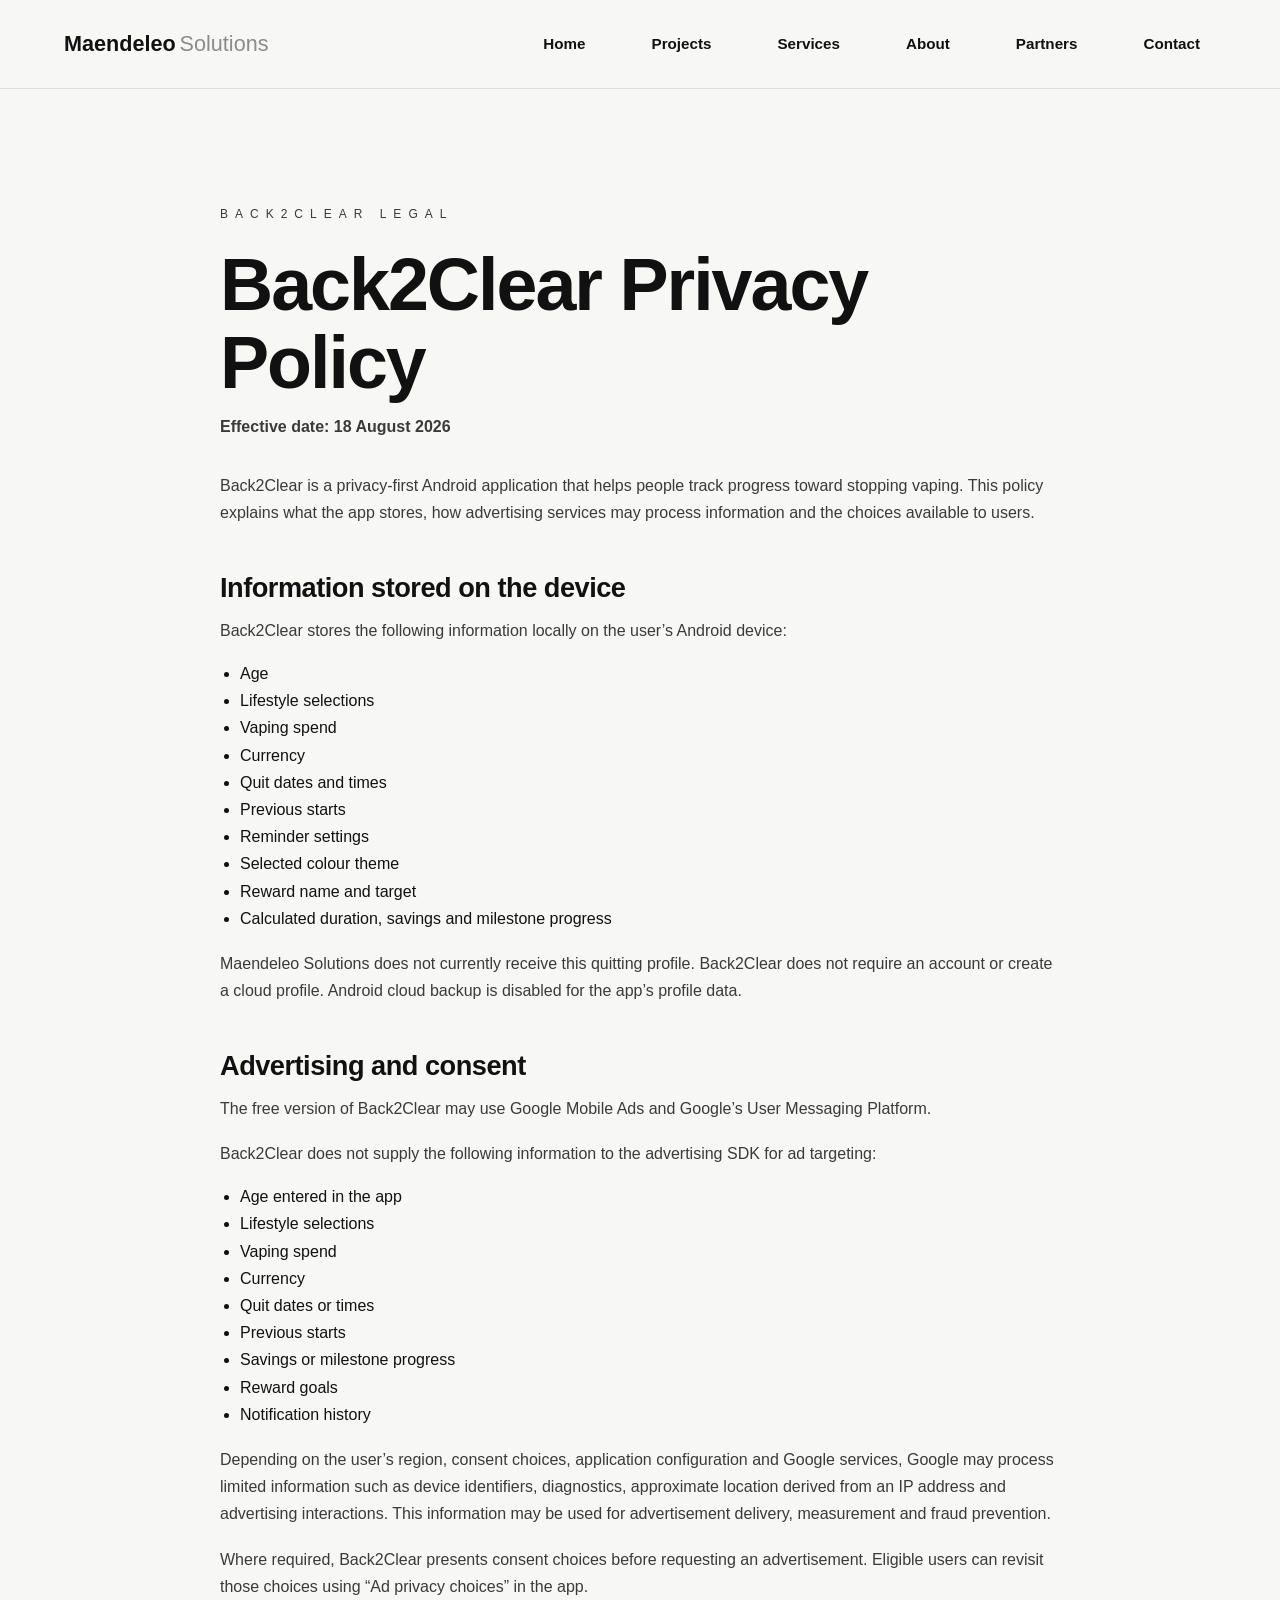
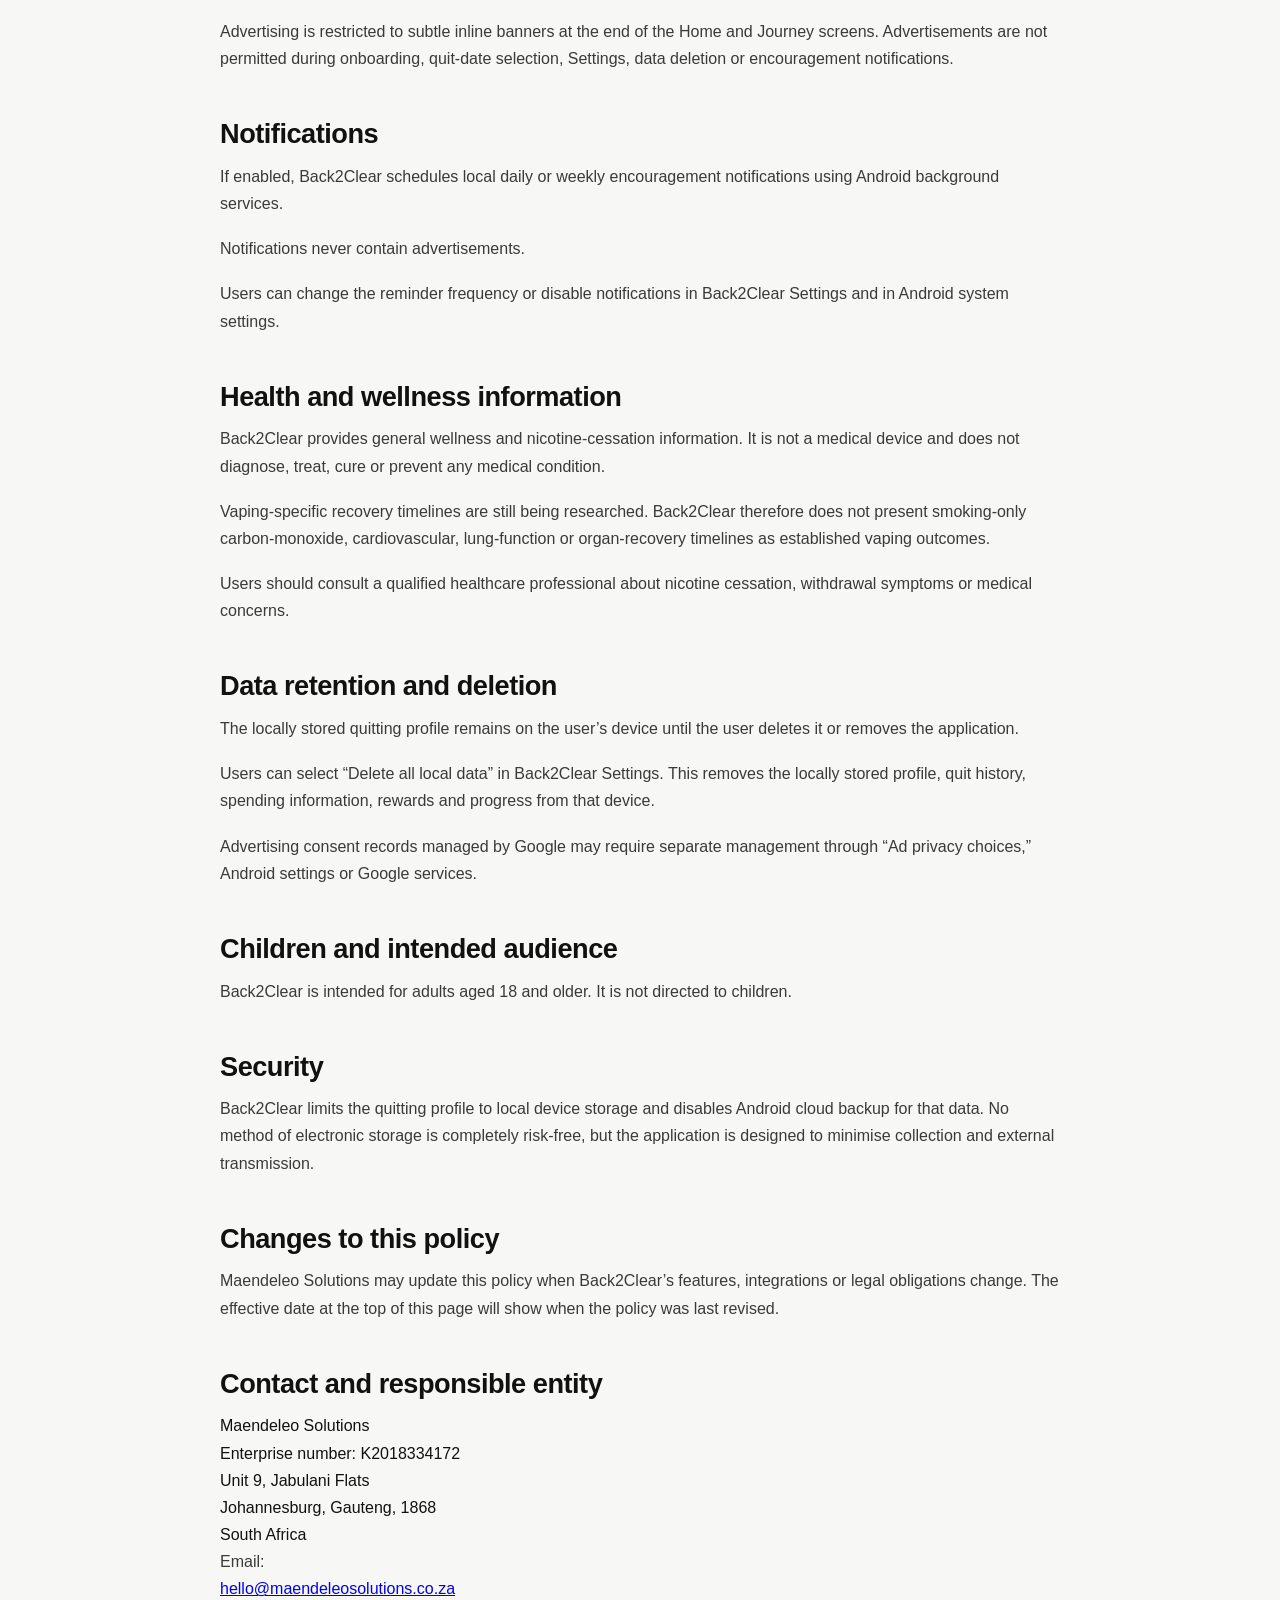
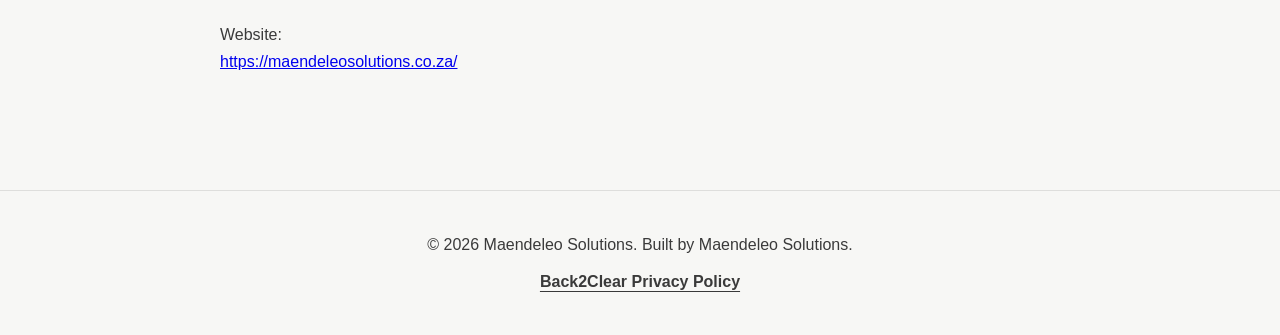
==== back2clear/privacy/index.html @ 4ef881d5 "Add Back2Clear project and privacy pages" ====
<!DOCTYPE html>
<html lang="en">
<head>
  <meta charset="UTF-8" />
  <meta name="viewport" content="width=device-width, initial-scale=1.0" />
  <meta name="robots" content="index, follow" />
  <title>Back2Clear Privacy Policy | Maendeleo Solutions</title>
  <meta name="description" content="Learn how Back2Clear stores quitting progress locally, handles advertising consent, delivers notifications and gives users control over their data." />
  <link rel="canonical" href="https://maendeleosolutions.co.za/back2clear/privacy/" />
  <link rel="icon" type="image/png" href="../../assets/images/favicon/Maendeleo Favicon.png" />
  <link rel="apple-touch-icon" href="../../assets/images/Icon/Maendeleo Icon.png" />
  <link rel="stylesheet" href="../../style.css" />
</head>
<body>
  <header class="site-header">
    <nav class="navbar" aria-label="Primary navigation">
      <a href="../../index.html" class="logo">Maendeleo<span>Solutions</span></a>
      <button class="nav-toggle" id="mobileNavToggle" type="button" aria-label="Open navigation" aria-expanded="false"><span></span><span></span><span></span></button>
      <div class="nav-links" id="primaryNav"><a href="../../index.html">Home</a><a href="../../projects.html">Projects</a><a href="../../index.html#services">Services</a><a href="../../index.html#about">About</a><a href="../../index.html#partners">Partners</a><a href="../../index.html#contact">Contact</a></div>
    </nav>
  </header>

  <main class="section policy-content">
    <p class="section-label">Back2Clear Legal</p>
    <h1>Back2Clear Privacy Policy</h1>
    <p class="policy-meta">Effective date: 18 August 2026</p>
    <p>Back2Clear is a privacy-first Android application that helps people track progress toward stopping vaping. This policy explains what the app stores, how advertising services may process information and the choices available to users.</p>

    <h2>Information stored on the device</h2>
    <p>Back2Clear stores the following information locally on the user’s Android device:</p>
    <ul><li>Age</li><li>Lifestyle selections</li><li>Vaping spend</li><li>Currency</li><li>Quit dates and times</li><li>Previous starts</li><li>Reminder settings</li><li>Selected colour theme</li><li>Reward name and target</li><li>Calculated duration, savings and milestone progress</li></ul>
    <p>Maendeleo Solutions does not currently receive this quitting profile. Back2Clear does not require an account or create a cloud profile. Android cloud backup is disabled for the app’s profile data.</p>

    <h2>Advertising and consent</h2>
    <p>The free version of Back2Clear may use Google Mobile Ads and Google’s User Messaging Platform.</p>
    <p>Back2Clear does not supply the following information to the advertising SDK for ad targeting:</p>
    <ul><li>Age entered in the app</li><li>Lifestyle selections</li><li>Vaping spend</li><li>Currency</li><li>Quit dates or times</li><li>Previous starts</li><li>Savings or milestone progress</li><li>Reward goals</li><li>Notification history</li></ul>
    <p>Depending on the user’s region, consent choices, application configuration and Google services, Google may process limited information such as device identifiers, diagnostics, approximate location derived from an IP address and advertising interactions. This information may be used for advertisement delivery, measurement and fraud prevention.</p>
    <p>Where required, Back2Clear presents consent choices before requesting an advertisement. Eligible users can revisit those choices using “Ad privacy choices” in the app.</p>
    <p>Advertising is restricted to subtle inline banners at the end of the Home and Journey screens. Advertisements are not permitted during onboarding, quit-date selection, Settings, data deletion or encouragement notifications.</p>

    <h2>Notifications</h2>
    <p>If enabled, Back2Clear schedules local daily or weekly encouragement notifications using Android background services.</p>
    <p>Notifications never contain advertisements.</p>
    <p>Users can change the reminder frequency or disable notifications in Back2Clear Settings and in Android system settings.</p>

    <h2>Health and wellness information</h2>
    <p>Back2Clear provides general wellness and nicotine-cessation information. It is not a medical device and does not diagnose, treat, cure or prevent any medical condition.</p>
    <p>Vaping-specific recovery timelines are still being researched. Back2Clear therefore does not present smoking-only carbon-monoxide, cardiovascular, lung-function or organ-recovery timelines as established vaping outcomes.</p>
    <p>Users should consult a qualified healthcare professional about nicotine cessation, withdrawal symptoms or medical concerns.</p>

    <h2>Data retention and deletion</h2>
    <p>The locally stored quitting profile remains on the user’s device until the user deletes it or removes the application.</p>
    <p>Users can select “Delete all local data” in Back2Clear Settings. This removes the locally stored profile, quit history, spending information, rewards and progress from that device.</p>
    <p>Advertising consent records managed by Google may require separate management through “Ad privacy choices,” Android settings or Google services.</p>

    <h2>Children and intended audience</h2>
    <p>Back2Clear is intended for adults aged 18 and older. It is not directed to children.</p>

    <h2>Security</h2>
    <p>Back2Clear limits the quitting profile to local device storage and disables Android cloud backup for that data. No method of electronic storage is completely risk-free, but the application is designed to minimise collection and external transmission.</p>

    <h2>Changes to this policy</h2>
    <p>Maendeleo Solutions may update this policy when Back2Clear’s features, integrations or legal obligations change. The effective date at the top of this page will show when the policy was last revised.</p>

    <h2>Contact and responsible entity</h2>
    <address class="contact-address">Maendeleo Solutions<br />Enterprise number: K2018334172<br />Unit 9, Jabulani Flats<br />Johannesburg, Gauteng, 1868<br />South Africa</address>
    <p>Email:<br /><a href="mailto:hello@maendeleosolutions.co.za">hello@maendeleosolutions.co.za</a></p>
    <p>Website:<br /><a href="https://maendeleosolutions.co.za/">https://maendeleosolutions.co.za/</a></p>
  </main>

  <footer class="footer"><p>© 2026 Maendeleo Solutions. Built by Maendeleo Solutions.</p><div class="footer-legal"><a href="./" aria-current="page">Back2Clear Privacy Policy</a></div></footer>
  <script src="../../script.js"></script>
</body>
</html>
---- style.css ----
* {
  margin: 0;
  padding: 0;
  box-sizing: border-box;
}

:root {
  --black: #111111;
  --soft-black: #1a1a1a;
  --white: #ffffff;
  --off-white: #f7f7f5;
  --light-grey: #eeeeec;
  --mid-grey: #8c8c8c;
  --dark-grey: #3a3a3a;
  --border: rgba(0, 0, 0, 0.1);
}

html {
  scroll-behavior: smooth;
}

body {
  font-family: "Segoe UI", Arial, sans-serif;
  background: var(--off-white);
  color: var(--black);
  line-height: 1.7;
}

/* NAV */

.site-header {
  position: sticky;
  top: 0;
  z-index: 1000;
  background: rgba(247, 247, 245, 0.92);
  backdrop-filter: blur(16px);
  border-bottom: 1px solid var(--border);
}

.navbar {
  width: min(1200px, 90%);
  margin: auto;
  padding: 22px 0;
  display: flex;
  justify-content: space-between;
  align-items: center;
}

.logo {
  color: var(--black);
  text-decoration: none;
  font-size: 1.35rem;
  font-weight: 800;
}

.logo span {
  color: var(--mid-grey);
  font-weight: 400;
  margin-left: 4px;
}

.nav-links {
  display: flex;
  gap: 34px;
  align-items: center;
}

.nav-links a {
  color: var(--black);
  text-decoration: none;
  font-weight: 600;
  font-size: 0.95rem;
}

.nav-links a.active,
.nav-links a:hover {
  color: #000;
}

/* HERO */

.hero {
  width: 100%;
  min-height: 78vh;
  padding: 120px 5%;
  display: grid;
  place-items: center;
  text-align: center;
  background:
    linear-gradient(rgba(0,0,0,0.62), rgba(0,0,0,0.72)),
    radial-gradient(circle at 50% 20%, #2e3644, #101010 55%, #050505);
  color: var(--white);
}

.hero-content {
  max-width: 900px;
}

.eyebrow,
.section-label {
  text-transform: uppercase;
  letter-spacing: 7px;
  font-size: 0.75rem;
  color: var(--mid-grey);
  margin-bottom: 22px;
}

.hero .eyebrow {
  color: #bdbdbd;
}

.hero h1,
.projects-hero h1 {
  font-size: clamp(3rem, 7vw, 5.8rem);
  line-height: 1.05;
  font-weight: 300;
  letter-spacing: -3px;
  margin-bottom: 28px;
}

.hero h1 strong {
  font-weight: 800;
}

.hero-text {
  max-width: 720px;
  margin: auto;
  color: #dddddd;
  font-size: 1.15rem;
}

.hero-actions,
.contact-actions {
  margin-top: 38px;
  display: flex;
  justify-content: center;
  gap: 18px;
  flex-wrap: wrap;
}

.btn {
  display: inline-block;
  text-decoration: none;
  padding: 15px 34px;
  border-radius: 999px;
  font-weight: 800;
  transition: 0.25s ease;
}

.primary {
  background: var(--white);
  color: var(--black);
}

.secondary {
  border: 1px solid rgba(255,255,255,0.35);
  color: var(--white);
}

.primary:hover,
.secondary:hover {
  transform: translateY(-3px);
}

.hero-card {
  display: none;
}

/* SECTIONS */

.section {
  width: min(1200px, 90%);
  margin: auto;
  padding: 115px 0;
}

.section h2 {
  font-size: clamp(2.5rem, 5vw, 4.8rem);
  line-height: 1.05;
  font-weight: 300;
  letter-spacing: -2px;
  margin-bottom: 50px;
}

.section h2 strong {
  font-weight: 800;
}

/* CARDS */

.cards-grid,
.project-grid,
.usecase-grid,
.diagram-grid,
.progress-grid,
.metrics-grid {
  display: grid;
  grid-template-columns: repeat(auto-fit, minmax(270px, 1fr));
  gap: 28px;
}

.service-card,
.project-card,
.usecase-card,
.diagram-card,
.progress-card,
.metric-card {
  background: var(--white);
  border: 1px solid var(--border);
  border-radius: 22px;
  padding: 34px;
  box-shadow: 0 20px 60px rgba(0,0,0,0.05);
  transition: 0.25s ease;
}

.service-card:hover,
.project-card:hover,
.usecase-card:hover,
.diagram-card:hover,
.progress-card:hover,
.metric-card:hover {
  transform: translateY(-6px);
}

.service-card h3,
.project-card h3,
.usecase-card h3,
.diagram-card h3,
.progress-card h3 {
  font-size: 1.35rem;
  margin-bottom: 14px;
}

.service-card p,
.project-card p,
.usecase-card p,
.diagram-card p,
.progress-card p,
.section p {
  color: var(--dark-grey);
}

/* WHY SECTION */

.split-section {
  display: grid;
  grid-template-columns: 1fr 1fr;
  gap: 70px;
}

/* METRICS */

.metric-card {
  text-align: center;
}

.metric-card strong {
  display: block;
  font-size: 3rem;
  line-height: 1;
  margin-bottom: 14px;
}

.metric-card span {
  color: var(--dark-grey);
}

/* CONTACT */

.contact-section {
  text-align: center;
  background: var(--black);
  color: var(--white);
  width: min(1200px, 90%);
  border-radius: 28px;
  padding: 90px 30px;
  margin-bottom: 80px;
}

.contact-section p {
  color: #d7d7d7;
}

.contact-section .section-label {
  color: #bdbdbd;
}

/* PROJECTS PAGE */

.projects-hero {
  width: min(1200px, 90%);
  margin: auto;
  padding: 120px 0 70px;
}

.projects-hero p {
  max-width: 760px;
}

.project-status,
.progress-card span {
  display: inline-block;
  background: var(--black);
  color: var(--white);
  border-radius: 999px;
  padding: 6px 13px;
  font-size: 0.72rem;
  text-transform: uppercase;
  letter-spacing: 1px;
  margin-bottom: 20px;
}

.project-tags {
  display: flex;
  flex-wrap: wrap;
  gap: 10px;
  margin: 22px 0;
}

.project-tags span {
  background: var(--light-grey);
  color: var(--black);
  border-radius: 999px;
  padding: 7px 12px;
  font-size: 0.78rem;
}

.project-link {
  color: var(--black);
  font-weight: 800;
  text-decoration: none;
}

.diagram-placeholder {
  height: 210px;
  border-radius: 18px;
  background:
    linear-gradient(rgba(0,0,0,0.45), rgba(0,0,0,0.65)),
    radial-gradient(circle at 30% 20%, #777, #111);
  color: var(--white);
  display: grid;
  place-items: center;
  text-align: center;
  font-weight: 800;
  font-size: 1.35rem;
  margin-bottom: 24px;
}

/* DEMO BOT */

.demo-section {
  text-align: center;
}

.demo-bot {
  max-width: 560px;
  margin: 40px auto 0;
  background: var(--white);
  border: 1px solid var(--border);
  border-radius: 24px;
  overflow: hidden;
  text-align: left;
  box-shadow: 0 25px 70px rgba(0,0,0,0.08);
}

.demo-bot-header {
  padding: 20px;
  display: flex;
  justify-content: space-between;
  background: var(--black);
  color: var(--white);
}

.demo-bot-body {
  min-height: 220px;
  padding: 24px;
}

.demo-bot-options {
  padding: 20px;
  display: grid;
  grid-template-columns: 1fr 1fr;
  gap: 12px;
}

.demo-bot-options button,
.bot-options button {
  border: 1px solid var(--border);
  background: var(--light-grey);
  color: var(--black);
  padding: 13px;
  border-radius: 14px;
  cursor: pointer;
  font-weight: 700;
}

/* FLOATING BOT */

.bot-toggle {
  position: fixed;
  right: 30px;
  bottom: 30px;
  width: 65px;
  height: 65px;
  border-radius: 50%;
  border: none;
  background: var(--black);
  color: var(--white);
  font-size: 1.5rem;
  cursor: pointer;
  z-index: 1001;
  box-shadow: 0 15px 45px rgba(0,0,0,0.18);
}

.bot-window {
  position: fixed;
  right: 30px;
  bottom: 110px;
  width: 360px;
  background: var(--white);
  color: var(--black);
  border-radius: 22px;
  overflow: hidden;
  display: none;
  z-index: 1001;
  box-shadow: 0 25px 80px rgba(0,0,0,0.22);
}

.bot-window.open {
  display: block;
}

.bot-header {
  padding: 18px;
  display: flex;
  justify-content: space-between;
  background: var(--black);
  color: var(--white);
}

.bot-header button {
  background: none;
  border: none;
  color: var(--dark-grey);
  font-size: 1.2rem;
  cursor: pointer;
}

.bot-messages {
  padding: 20px;
  max-height: 300px;
  overflow-y: auto;
}

.bot-message {
  margin-bottom: 15px;
  padding: 14px;
  border-radius: 15px;
}

.bot-message.bot {
  background: var(--light-grey);
}

.bot-message.user {
  background: var(--black);
  color: var(--white);
}

.bot-options {
  padding: 20px;
  display: grid;
  gap: 10px;
}

/* FOOTER */

.footer {
  text-align: center;
  border-top: 1px solid var(--border);
  padding: 40px;
  color: var(--dark-grey);
}

/* RESPONSIVE */

@media (max-width: 900px) {
  .split-section {
    grid-template-columns: 1fr;
  }

  .nav-links {
    gap: 18px;
    font-size: 0.9rem;
  }

  .bot-window {
    width: 90%;
    right: 5%;
  }
}

@media (max-width: 700px) {
  .navbar {
    flex-direction: column;
    align-items: flex-start;
    gap: 16px;
  }

  .nav-links {
    flex-wrap: wrap;
  }

  .demo-bot-options {
    grid-template-columns: 1fr;
  }
}

/* ===========================
   PROJECTS PAGE HERO FIX
=========================== */

.projects-hero {
  width: 100%;
  min-height: 72vh;
  padding: 120px 5%;
  display: grid;
  align-content: center;
  background:
    linear-gradient(rgba(0,0,0,0.62), rgba(0,0,0,0.72)),
    radial-gradient(circle at 50% 20%, #2e3644, #101010 55%, #050505);
  color: var(--white);
  margin: 0;
}

.projects-hero .eyebrow {
  color: #bdbdbd;
}

.projects-hero h1 {
  max-width: 980px;
  color: var(--white);
}

.projects-hero p {
  max-width: 760px;
  color: #dddddd;
}

/* Adds spacing after dark projects hero */
.projects-hero + .section {
  padding-top: 115px;
}
/* ===========================
   SERVICES CAROUSEL
=========================== */

.section-heading-row {
  display: flex;
  justify-content: space-between;
  align-items: flex-end;
  gap: 24px;
  margin-bottom: 35px;
}

.section-heading-row h2 {
  margin-bottom: 0;
}

.carousel-controls {
  display: flex;
  gap: 12px;
}

.carousel-btn {
  width: 46px;
  height: 46px;
  border-radius: 50%;
  border: none;
  background: var(--black);
  color: var(--white);
  font-size: 1.7rem;
  cursor: pointer;
  transition: 0.25s ease;
}

.carousel-btn:hover {
  transform: translateY(-3px);
  background: #000;
}

.services-carousel {
  display: flex;
  gap: 28px;
  overflow-x: auto;
  scroll-behavior: smooth;
  padding: 10px 0 25px;
  scrollbar-width: none;
}

.services-carousel::-webkit-scrollbar {
  display: none;
}

.services-carousel .service-card {
  min-width: 340px;
  max-width: 340px;
  min-height: 230px;
}

/* ===========================
   ACTIVE NAV JOURNEY STATE
=========================== */

.nav-links a {
  padding: 9px 16px;
  border-radius: 999px;
  transition: 0.25s ease;
}

.nav-links a.active {
  background: var(--black);
  color: var(--white);
}

.site-header.scrolled {
  box-shadow: 0 12px 40px rgba(0,0,0,0.08);
}

@media (max-width: 700px) {
  .section-heading-row {
    align-items: flex-start;
    flex-direction: column;
  }

  .services-carousel .service-card {
    min-width: 86%;
    max-width: 86%;
  }
}

/* ===========================
   PROJECT CARD ALIGNMENT FIX
=========================== */

.project-card {
  display: flex;
  flex-direction: column;
  min-height: 345px;
}

.project-card h3 {
  min-height: 34px;
}

.project-card p {
  min-height: 95px;
}

.project-tags {
  min-height: 48px;
  align-content: flex-start;
}

.project-link {
  margin-top: auto;
}

.diagram-image {
  width: 100%;
  height: 210px;
  object-fit: cover;
  border-radius: 18px;
  margin-bottom: 24px;
  display: block;
}

/* ===========================
   ARCHITECTURE CARD IMAGE FIX
=========================== */

.diagram-card {
  display: flex;
  flex-direction: column;
}

.diagram-image {
  width: 100%;
  height: 320px;
  object-fit: contain;
  object-position: center;
  border-radius: 18px;
  margin-bottom: 24px;
  background: #050505;
  padding: 12px;
}

.diagram-card h3 {
  min-height: auto;
  margin-bottom: 12px;
}

.diagram-card p {
  min-height: 70px;
  margin-bottom: 0;
}

/* ===========================
   ARCHITECTURE CAROUSEL
=========================== */

.architecture-carousel {
  display: flex;
  gap: 28px;
  overflow-x: auto;
  scroll-behavior: smooth;
  padding: 10px 0 25px;
  scrollbar-width: none;
}

.architecture-carousel::-webkit-scrollbar {
  display: none;
}

.architecture-slide {
  min-width: 360px;
  max-width: 360px;
  flex: 0 0 360px;
}

@media (max-width: 700px) {
  .architecture-slide {
    min-width: 86%;
    max-width: 86%;
    flex-basis: 86%;
  }
}

/* ===========================
   MAENDELEO ASSIST INPUT
=========================== */

.bot-status {
  display: block;
  font-size: 0.72rem;
  color: #8be28b;
  margin-top: 2px;
}

.bot-input-row {
  display: flex;
  gap: 10px;
  padding: 16px 20px 20px;
  border-top: 1px solid var(--border);
}

.bot-input-row input {
  flex: 1;
  border: 1px solid var(--border);
  background: var(--light-grey);
  color: var(--black);
  padding: 13px 14px;
  border-radius: 14px;
  outline: none;
  font-family: inherit;
}

.bot-input-row input:focus {
  border-color: var(--black);
}

.bot-input-row button {
  width: 46px;
  border: none;
  border-radius: 14px;
  background: var(--black);
  color: var(--white);
  cursor: pointer;
  font-weight: 800;
}

/* ===========================
   BOT RESTART BUTTON
=========================== */

.bot-reset {
  display: block;
  width: calc(100% - 40px);
  margin: 4px 20px 20px;
  padding: 14px 22px;

  background: var(--black) !important;
  color: var(--white) !important;
  border: 1px solid var(--black) !important;
  border-radius: 999px;

  font-family: inherit;
  font-size: 0.9rem;
  font-weight: 800;
  text-align: center;
  cursor: pointer;

  transition:
    background 0.25s ease,
    color 0.25s ease,
    transform 0.25s ease,
    box-shadow 0.25s ease;
}

.bot-reset:hover {
  background: #000 !important;
  color: var(--white) !important;
  transform: translateY(-2px);
  box-shadow: 0 10px 25px rgba(0, 0, 0, 0.18);
}

.bot-reset:active {
  transform: translateY(0);
}

.bot-reset:focus-visible {
  outline: 3px solid rgba(17, 17, 17, 0.25);
  outline-offset: 3px;
}

/* ===========================
   LEAD CAPTURE DEMO BOT
=========================== */

.lead-demo-grid {
  display: grid;
  grid-template-columns: 0.9fr 1.1fr;
  gap: 32px;
  align-items: stretch;
}

.lead-flow-card,
.lead-chat-card {
  background: var(--white);
  border: 1px solid var(--border);
  border-radius: 24px;
  padding: 16px;
  box-shadow: 0 20px 60px rgba(0,0,0,0.05);
}

.flow-steps {
  display: grid;
  gap: 12px;
  margin: 24px 0;
}

.flow-step {
  padding: 13px 16px;
  border-radius: 555px;
  background: var(--grey);
  color: var(--black);
  font-weight: 700;
  border: 1px solid var(--border);
}

.flow-step.active {
  background: var(--black);
  color: var(--white);
}

.lead-chat-header {
  display: flex;
  justify-content: space-between;
  align-items: center;
  background: var(--black);
  color: var(--white);
  padding: 20px;
  border-radius: 18px;
  margin-bottom: 20px;
}

.lead-chat-header p {
  color: #d7d7d7;
  margin-top: 4px;
}

.lead-chat-window {
  height: 240px;
  overflow-y: auto;
  padding: 18px;
  background: var(--off-white);
  border-radius: 18px;
  border: 1px solid var(--border);
  margin-bottom: 18px;
}

.lead-input-row {
  display: flex;
  gap: 10px;
}

.lead-input-row input {
  flex: 1;
  padding: 14px;
  border-radius: 14px;
  border: 1px solid var(--border);
  background: var(--light-grey);
  color: var(--black);
  outline: none;
}

.lead-input-row button {
  border: none;
  border-radius: 14px;
  padding: 0px;
  background: var(--black);
  color: var(--white);
  font-weight: 800;
  cursor: pointer;
}

.lead-reset {
  margin-top: 16px;
  color: var(--black);
  border-color: var(--border);
}

@media (max-width: 500px) {
  .lead-demo-grid {
    grid-template-columns: 1fr;
  }
}

.partners-section{
    padding:100px 20px;
    background:#f5f5f5;
}

.partners-section .container{
    max-width:1200px;
    margin:auto;
}

.section-header{
    text-align:center;
    margin-bottom:60px;
}

.section-kicker{
    letter-spacing:3px;
    color:#777;
    font-size:.85rem;
    font-weight:600;
}

.section-header h2{
    margin:12px 0;
    font-size:2.6rem;
    color:#111;
}

.section-header p{
    max-width:760px;
    margin:auto;
    line-height:1.8;
    color:#555;
}

.partners-grid{
    display:grid;
    grid-template-columns:repeat(auto-fit,minmax(360px,1fr));
    gap:35px;
}

.partner-card{
    background:#fff;
    border-radius:20px;
    padding:35px;
    box-shadow:0 15px 35px rgba(0,0,0,.08);
    border:1px solid #e3e3e3;
    transition:.35s;
}

.partner-card:hover{
    transform:translateY(-8px);
    box-shadow:0 25px 50px rgba(0,0,0,.12);
}

.partner-avatar{
    width:72px;
    height:72px;
    border-radius:50%;
    background:#111;
    color:white;
    display:flex;
    align-items:center;
    justify-content:center;
    font-weight:700;
    font-size:1.4rem;
    margin-bottom:20px;
}

.partner-card h3{
    margin-bottom:6px;
    color:#111;
}

.partner-role{
    color:#777;
    font-weight:600;
    margin-bottom:18px;
}

.partner-bio{
    line-height:1.8;
    color:#444;
    margin-bottom:25px;
}

.partner-strengths{
    display:flex;
    flex-wrap:wrap;
    gap:10px;
    margin-bottom:30px;
}

.partner-strengths span{
    background:#efefef;
    border:1px solid #ddd;
    border-radius:30px;
    padding:8px 14px;
    font-size:.85rem;
}

.partner-contact{
    margin-bottom:25px;
}

.partner-contact p{
    margin-bottom:15px;
    line-height:1.6;
}

.partner-btn,
.partner-link{
    display:inline-block;
    padding:13px 24px;
    background:#111;
    color:#fff;
    border-radius:40px;
    text-decoration:none;
    font-weight:600;
    transition:.3s;
}

.partner-btn:hover,
.partner-link:hover{
    background:silver;
    color:#111;
}

@media(max-width:768px){

    .partners-grid{
        grid-template-columns:1fr;
    }

    .section-header h2{
        font-size:2rem;
    }

}

.maendeleo-orbit {
  position: relative;
  width: 520px;
  height: 520px;
  border-radius: 50%;
  background:
    radial-gradient(circle at center, rgba(255,255,255,0.08), transparent 45%),
    radial-gradient(circle at 70% 30%, rgba(192,192,192,0.12), transparent 25%);
  overflow: hidden;
}

.orbit-core {
  position: absolute;
  inset: 50%;
  transform: translate(-50%, -50%);
  width: 150px;
  height: 150px;
  border-radius: 50%;
  background: #111;
  border: 1px solid silver;
  box-shadow: 0 0 45px rgba(255,255,255,0.18);
  color: #fff;
  display: flex;
  flex-direction: column;
  justify-content: center;
  align-items: center;
  z-index: 5;
}

.orbit-core span {
  font-weight: 800;
  font-size: 1rem;
}

.orbit-core small {
  color: silver;
  letter-spacing: 2px;
  text-transform: uppercase;
  font-size: 0.65rem;
}

.orbit-ring {
  position: absolute;
  border: 1px solid rgba(192,192,192,0.22);
  border-radius: 50%;
  inset: 50%;
  transform: translate(-50%, -50%);
}

.ring-1 {
  width: 250px;
  height: 250px;
  animation: rotateOrbit 18s linear infinite;
}

.ring-2 {
  width: 360px;
  height: 360px;
  animation: rotateOrbitReverse 26s linear infinite;
}

.ring-3 {
  width: 470px;
  height: 470px;
  animation: rotateOrbit 34s linear infinite;
}

.orbit-node {
  position: absolute;
  background: rgba(255,255,255,0.9);
  color: #111;
  padding: 10px 16px;
  border-radius: 999px;
  font-size: 0.8rem;
  font-weight: 700;
  box-shadow: 0 0 25px rgba(255,255,255,0.16);
  z-index: 4;
}

.node-1 { top: 70px; left: 210px; animation: floatNode 6s ease-in-out infinite; }
.node-2 { top: 180px; right: 35px; animation: floatNode 7s ease-in-out infinite; }
.node-3 { bottom: 95px; right: 95px; animation: floatNode 8s ease-in-out infinite; }
.node-4 { bottom: 115px; left: 55px; animation: floatNode 7.5s ease-in-out infinite; }
.node-5 { top: 190px; left: 25px; animation: floatNode 6.5s ease-in-out infinite; }

@keyframes rotateOrbit {
  from { transform: translate(-50%, -50%) rotate(0deg); }
  to { transform: translate(-50%, -50%) rotate(360deg); }
}

@keyframes rotateOrbitReverse {
  from { transform: translate(-50%, -50%) rotate(360deg); }
  to { transform: translate(-50%, -50%) rotate(0deg); }
}

@keyframes floatNode {
  0%, 100% { transform: translateY(0); }
  50% { transform: translateY(-12px); }
}

@media (max-width: 768px) {
  .maendeleo-orbit {
    width: 330px;
    height: 330px;
    margin: 30px auto 0;
  }

  .ring-1 { width: 160px; height: 160px; }
  .ring-2 { width: 235px; height: 235px; }
  .ring-3 { width: 300px; height: 300px; }

  .orbit-core {
    width: 105px;
    height: 105px;
  }

  .orbit-node {
    font-size: 0.65rem;
    padding: 7px 10px;
  }
}

.hero {
  position: relative;
  overflow: hidden;
}

.hero-content,
.hero .container,
.hero-text {
  position: relative;
  z-index: 2;
}

.hero-river-bg {
  position: absolute;
  inset: 0;
  z-index: 1;
  pointer-events: none;
  opacity: 0.75;
  overflow: hidden;
}

.river-svg {
  width: 100%;
  height: 100%;
  min-height: 520px;
}

.river-path {
  fill: none;
  stroke: url(#riverGradient);
  stroke-width: 1.1;
  stroke-linecap: round;
  stroke-dasharray: 260 900;
  animation: riverEnergy 14s linear infinite, riverDrift 8s ease-in-out infinite;
}

.path-1 {
  opacity: 0.18;
  animation-delay: 0s, 0s;
}

.path-2 {
  opacity: 0.26;
  animation-delay: -0.4s, -0.6s;
}

.path-3 {
  opacity: 0.38;
  animation-delay: -0.8s, -1.2s;
}

.path-4 {
  opacity: 0.55;
  stroke-width: 1.35;
  animation-delay: -1.2s, -1.8s;
}

.path-5 {
  opacity: 0.38;
  animation-delay: -1.6s, -2.4s;
}

.path-6 {
  opacity: 0.26;
  animation-delay: -2s, -3s;
}

.path-7 {
  opacity: 0.18;
  animation-delay: -2.4s, -3.6s;
}

@keyframes riverEnergy {
  from {
    stroke-dashoffset: 1100;
  }

  to {
    stroke-dashoffset: 0;
  }
}

@keyframes riverDrift {
  0%, 100% {
    transform: translateY(-6px);
  }

  50% {
    transform: translateY(8px);
  }
}

@media (max-width: 768px) {
  .hero-river-bg {
    opacity: 0.9;
  }

  .river-svg {
    min-height: 460px;
    filter: drop-shadow(0 0 5px rgba(255, 255, 255, 0.45));
  }

  .river-path {
    stroke-width: 1.5;
  }

  .path-1,
  .path-7 {
    opacity: 0.42;
  }

  .path-2,
  .path-6 {
    opacity: 0.55;
  }

  .path-3,
  .path-5 {
    opacity: 0.72;
  }

  .path-4 {
    opacity: 0.95;
    stroke-width: 1.8;
  }
}

.services-window {
  overflow: hidden;
  width: 100%;
}

.services-track {
  display: flex;
  gap: 24px;
  transition: transform 0.7s ease;
}

.service-card {
  flex: 0 0 320px;
}

.service-card-img {
  width: 100%;
  height: 130px;
  object-fit: cover;
  border-radius: 14px;
  margin-bottom: 18px;
  border: 1px solid rgba(0, 0, 0, 0.08);
}

/* ===========================
   MOBILE NAVIGATION + CAROUSEL POLISH
=========================== */

.nav-toggle {
  display: none;
  width: 46px;
  height: 46px;
  border: none;
  border-radius: 14px;
  background: transparent;
  cursor: pointer;
  padding: 9px;
}

.nav-toggle span {
  display: block;
  width: 28px;
  height: 3px;
  margin: 5px auto;
  background: var(--black);
  border-radius: 999px;
  transition: 0.25s ease;
}

.nav-toggle.open span:nth-child(1) {
  transform: translateY(8px) rotate(360deg);
}

.nav-toggle.open span:nth-child(2) {
  opacity: 0;
}

.nav-toggle.open span:nth-child(3) {
  transform: translateY(-8px) rotate(-360deg);
}

.services-carousel,
.architecture-carousel {
  scroll-snap-type: x mandatory;
  overscroll-behavior-x: contain;
}

.services-carousel .service-card,
.architecture-slide {
  scroll-snap-align: start;
}

@media (max-width: 700px) {
  .navbar {
    width: min(1200px, 90%);
    flex-direction: row;
    align-items: center;
    gap: 12px;
    position: relative;
  }

  .logo {
    font-size: 1.2rem;
    max-width: calc(100% - 60px);
    white-space: nowrap;
  }

  .nav-toggle {
    display: inline-block;
    margin-left: auto;
  }

  .nav-links {
    position: absolute;
    top: calc(100% + 10px);
    left: 0;
    right: 0;
    display: none;
    flex-direction: column;
    align-items: stretch;
    gap: 10px;
    padding: 16px;
    background: rgba(247, 247, 245, 0.98);
    border: 1px solid var(--border);
    border-radius: 22px;
    box-shadow: 0 24px 60px rgba(0,0,0,0.14);
  }

  .nav-links.open {
    display: flex;
  }

  .nav-links a {
    width: 100%;
    padding: 13px 16px;
    text-align: left;
  }

  .carousel-controls {
    display: none;
  }

  .section-heading-row {
    gap: 10px;
  }

  .services-carousel,
  .architecture-carousel {
    gap: 18px;
    padding-bottom: 18px;
  }

  .services-carousel .service-card,
  .architecture-slide {
    min-width: 86%;
    max-width: 86%;
    flex: 0 0 86%;
  }

  .section h2 {
    font-size: clamp(2.35rem, 12vw, 3.6rem);
  }

  .hero {
    padding: 110px 5% 95px;
  }

  .projects-hero {
    padding: 110px 5% 95px;
  }
}

/* ===========================
   ABOUT + FOUNDER
=========================== */

.about-section {
  display: grid;
  gap: 65px;
}

.about-intro {
  display: grid;
  grid-template-columns: 1fr 1fr;
  gap: 70px;
  align-items: start;
}

.about-intro h2 {
  margin-bottom: 0;
}

.about-copy {
  display: grid;
  gap: 20px;
}

.about-copy p {
  font-size: 1.02rem;
  line-height: 1.85;
}

.founder-card {
  display: grid;
  grid-template-columns: 120px 1fr;
  gap: 34px;
  align-items: start;

  background: var(--white);
  border: 1px solid var(--border);
  border-radius: 28px;
  padding: 42px;

  box-shadow: 0 24px 70px rgba(0, 0, 0, 0.07);
}

.founder-avatar {
  width: 110px;
  height: 110px;
  border-radius: 50%;

  display: flex;
  align-items: center;
  justify-content: center;

  background: var(--black);
  color: var(--white);

  font-size: 1.8rem;
  font-weight: 800;
  letter-spacing: 1px;

  border: 4px solid var(--light-grey);
}

.founder-kicker {
  margin-bottom: 6px;

  color: var(--mid-grey);
  font-size: 0.78rem;
  font-weight: 800;
  letter-spacing: 2px;
  text-transform: uppercase;
}

.founder-content h3 {
  margin-bottom: 4px;
  font-size: 2rem;
}

.founder-role {
  margin-bottom: 22px;

  color: var(--mid-grey);
  font-size: 1rem;
  font-weight: 700;
}

.founder-bio {
  max-width: 900px;
  margin-bottom: 16px;

  color: var(--dark-grey);
  line-height: 1.85;
}

.founder-strengths {
  display: flex;
  flex-wrap: wrap;
  gap: 10px;

  margin: 26px 0 30px;
}

.founder-strengths span {
  padding: 8px 14px;

  background: var(--light-grey);
  border: 1px solid var(--border);
  border-radius: 999px;

  color: var(--black);
  font-size: 0.82rem;
  font-weight: 700;
}

.founder-actions {
  display: flex;
  align-items: center;
  flex-wrap: wrap;
  gap: 20px;
}

.founder-btn {
  display: inline-block;
  padding: 13px 24px;

  background: var(--black);
  color: var(--white);

  border-radius: 999px;
  text-decoration: none;
  font-weight: 800;

  transition: 0.25s ease;
}

.founder-btn:hover {
  transform: translateY(-2px);
  background: #000;
}

.founder-link {
  color: var(--black);
  text-decoration: none;
  font-weight: 800;
}

@media (max-width: 768px) {
  .about-intro {
    grid-template-columns: 1fr;
    gap: 30px;
  }

  .founder-card {
    grid-template-columns: 1fr;
    padding: 28px;
  }

  .founder-avatar {
    width: 90px;
    height: 90px;
    font-size: 1.4rem;
  }

  .founder-content h3 {
    font-size: 1.7rem;
  }
}

.footer-legal {
  margin-top: 10px;
}

.footer-legal a {
  color: inherit;
  font-weight: 700;
  text-underline-offset: 4px;
}

/* BACK2CLEAR PROJECT */

.back2clear-card {
  display: flex;
  flex-direction: column;
}

.back2clear-card .project-type {
  margin: -8px 0 10px;
  color: var(--mid-grey);
  font-size: 0.85rem;
  font-weight: 700;
  letter-spacing: 0.08em;
  text-transform: uppercase;
}

.project-actions {
  display: flex;
  align-items: center;
  gap: 18px;
  flex-wrap: wrap;
  margin-top: auto;
}

.project-link-secondary {
  color: var(--dark-grey);
  font-weight: 700;
  text-decoration: underline;
  text-underline-offset: 4px;
}

.project-detail-hero {
  min-height: 64vh;
}

.project-detail-hero .hero-actions {
  justify-content: flex-start;
}

.status-badge {
  display: inline-block;
  width: fit-content;
  margin-bottom: 24px;
  padding: 7px 14px;
  border: 1px solid rgba(255, 255, 255, 0.4);
  border-radius: 999px;
  color: var(--white);
  font-size: 0.75rem;
  font-weight: 800;
  letter-spacing: 0.08em;
  text-transform: uppercase;
}

.detail-intro,
.detail-split {
  display: grid;
  grid-template-columns: repeat(2, minmax(0, 1fr));
  gap: 48px;
}

.detail-copy h3,
.privacy-card h3 {
  margin-bottom: 12px;
  font-size: 1.35rem;
}

.detail-copy p + p {
  margin-top: 18px;
}

.capability-grid,
.stack-list {
  display: grid;
  grid-template-columns: repeat(auto-fit, minmax(220px, 1fr));
  gap: 16px;
}

.capability-item,
.stack-list li {
  padding: 18px 20px;
  border: 1px solid var(--border);
  border-radius: 18px;
  background: var(--white);
  box-shadow: 0 12px 32px rgba(0,0,0,0.04);
  list-style: none;
  font-weight: 700;
}

.diagram-shell {
  padding: 34px;
  border: 1px solid var(--border);
  border-radius: 22px;
  background: var(--white);
  box-shadow: 0 20px 60px rgba(0,0,0,0.05);
}

.diagram-shell + .diagram-shell {
  margin-top: 32px;
}

.diagram-shell h3 {
  margin-bottom: 8px;
  font-size: 1.6rem;
}

.diagram-description {
  margin-bottom: 28px;
}

.journey-diagram {
  display: grid;
  grid-template-columns: repeat(6, minmax(190px, 1fr));
  gap: 18px;
  overflow-x: auto;
  padding: 4px 4px 18px;
  scroll-snap-type: x proximity;
}

.journey-step {
  position: relative;
  min-height: 250px;
  padding: 22px;
  border: 1px solid var(--border);
  border-top: 5px solid var(--black);
  border-radius: 18px;
  background: var(--off-white);
  scroll-snap-align: start;
}

.journey-step:not(:last-child)::after {
  content: "→";
  position: absolute;
  top: 50%;
  right: -16px;
  z-index: 2;
  width: 28px;
  height: 28px;
  border-radius: 50%;
  background: var(--black);
  color: var(--white);
  text-align: center;
  line-height: 26px;
}

.diagram-number {
  display: block;
  margin-bottom: 12px;
  color: var(--mid-grey);
  font-size: 0.8rem;
  font-weight: 800;
  letter-spacing: 0.1em;
}

.journey-step h4,
.architecture-node h4 {
  margin-bottom: 10px;
  font-size: 1.05rem;
}

.journey-step ul,
.architecture-node ul,
.policy-content ul {
  padding-left: 20px;
}

.architecture-flow {
  display: grid;
  gap: 18px;
}

.architecture-trunk {
  display: grid;
  grid-template-columns: repeat(3, minmax(0, 1fr));
  gap: 18px;
}

.architecture-node {
  padding: 22px;
  border: 1px solid var(--border);
  border-radius: 18px;
  background: var(--off-white);
}

.architecture-trunk .architecture-node {
  position: relative;
  text-align: center;
  font-weight: 800;
}

.architecture-trunk .architecture-node:not(:last-child)::after {
  content: "→";
  position: absolute;
  top: 50%;
  right: -18px;
  z-index: 2;
  transform: translateY(-50%);
  color: var(--black);
  font-size: 1.4rem;
}

.architecture-branches {
  display: grid;
  grid-template-columns: repeat(2, minmax(0, 1fr));
  gap: 18px;
}

.privacy-boundary {
  border: 2px dashed var(--black);
  background: var(--light-grey);
}

.boundary-label {
  display: inline-block;
  margin-bottom: 10px;
  font-size: 0.75rem;
  font-weight: 800;
  letter-spacing: 0.08em;
  text-transform: uppercase;
}

.diagram-caption {
  margin-top: 22px;
  font-style: italic;
}

.privacy-card {
  padding: 34px;
  border-radius: 22px;
  background: var(--black);
  color: var(--white);
}

.privacy-card p {
  color: #dddddd;
}

.privacy-card .project-link {
  display: inline-block;
  margin-top: 20px;
  color: var(--white);
}

.policy-content {
  width: min(840px, 90%);
}

.policy-content h1 {
  margin-bottom: 12px;
  font-size: clamp(2.6rem, 6vw, 4.6rem);
  line-height: 1.05;
  letter-spacing: -2px;
}

.policy-content h2 {
  margin: 48px 0 14px;
  font-size: 1.7rem;
  font-weight: 700;
  letter-spacing: -0.5px;
}

.policy-content p + p,
.policy-content ul + p {
  margin-top: 18px;
}

.policy-content ul {
  margin: 16px 0;
}

.policy-meta {
  margin-bottom: 32px;
  color: var(--mid-grey);
  font-weight: 700;
}

.contact-address {
  font-style: normal;
}

a:focus-visible,
button:focus-visible,
input:focus-visible {
  outline: 3px solid #5b8def;
  outline-offset: 4px;
}

@media (max-width: 900px) {
  .detail-intro,
  .detail-split,
  .architecture-trunk,
  .architecture-branches {
    grid-template-columns: 1fr;
  }

  .architecture-trunk .architecture-node:not(:last-child)::after {
    content: "↓";
    top: auto;
    right: 50%;
    bottom: -20px;
    transform: translateX(50%);
  }
}

@media (max-width: 700px) {
  .diagram-shell,
  .privacy-card {
    padding: 24px;
  }

  .journey-diagram {
    grid-template-columns: 1fr;
    overflow: visible;
  }

  .journey-step {
    min-height: 0;
  }

  .journey-step:not(:last-child)::after {
    content: "↓";
    top: auto;
    right: 50%;
    bottom: -16px;
    transform: translateX(50%);
  }

  .project-detail-hero .hero-actions {
    justify-content: center;
  }
}

@media (prefers-reduced-motion: reduce) {
  html {
    scroll-behavior: auto;
  }

  *,
  *::before,
  *::after {
    scroll-behavior: auto !important;
    transition-duration: 0.01ms !important;
    animation-duration: 0.01ms !important;
    animation-iteration-count: 1 !important;
  }
}
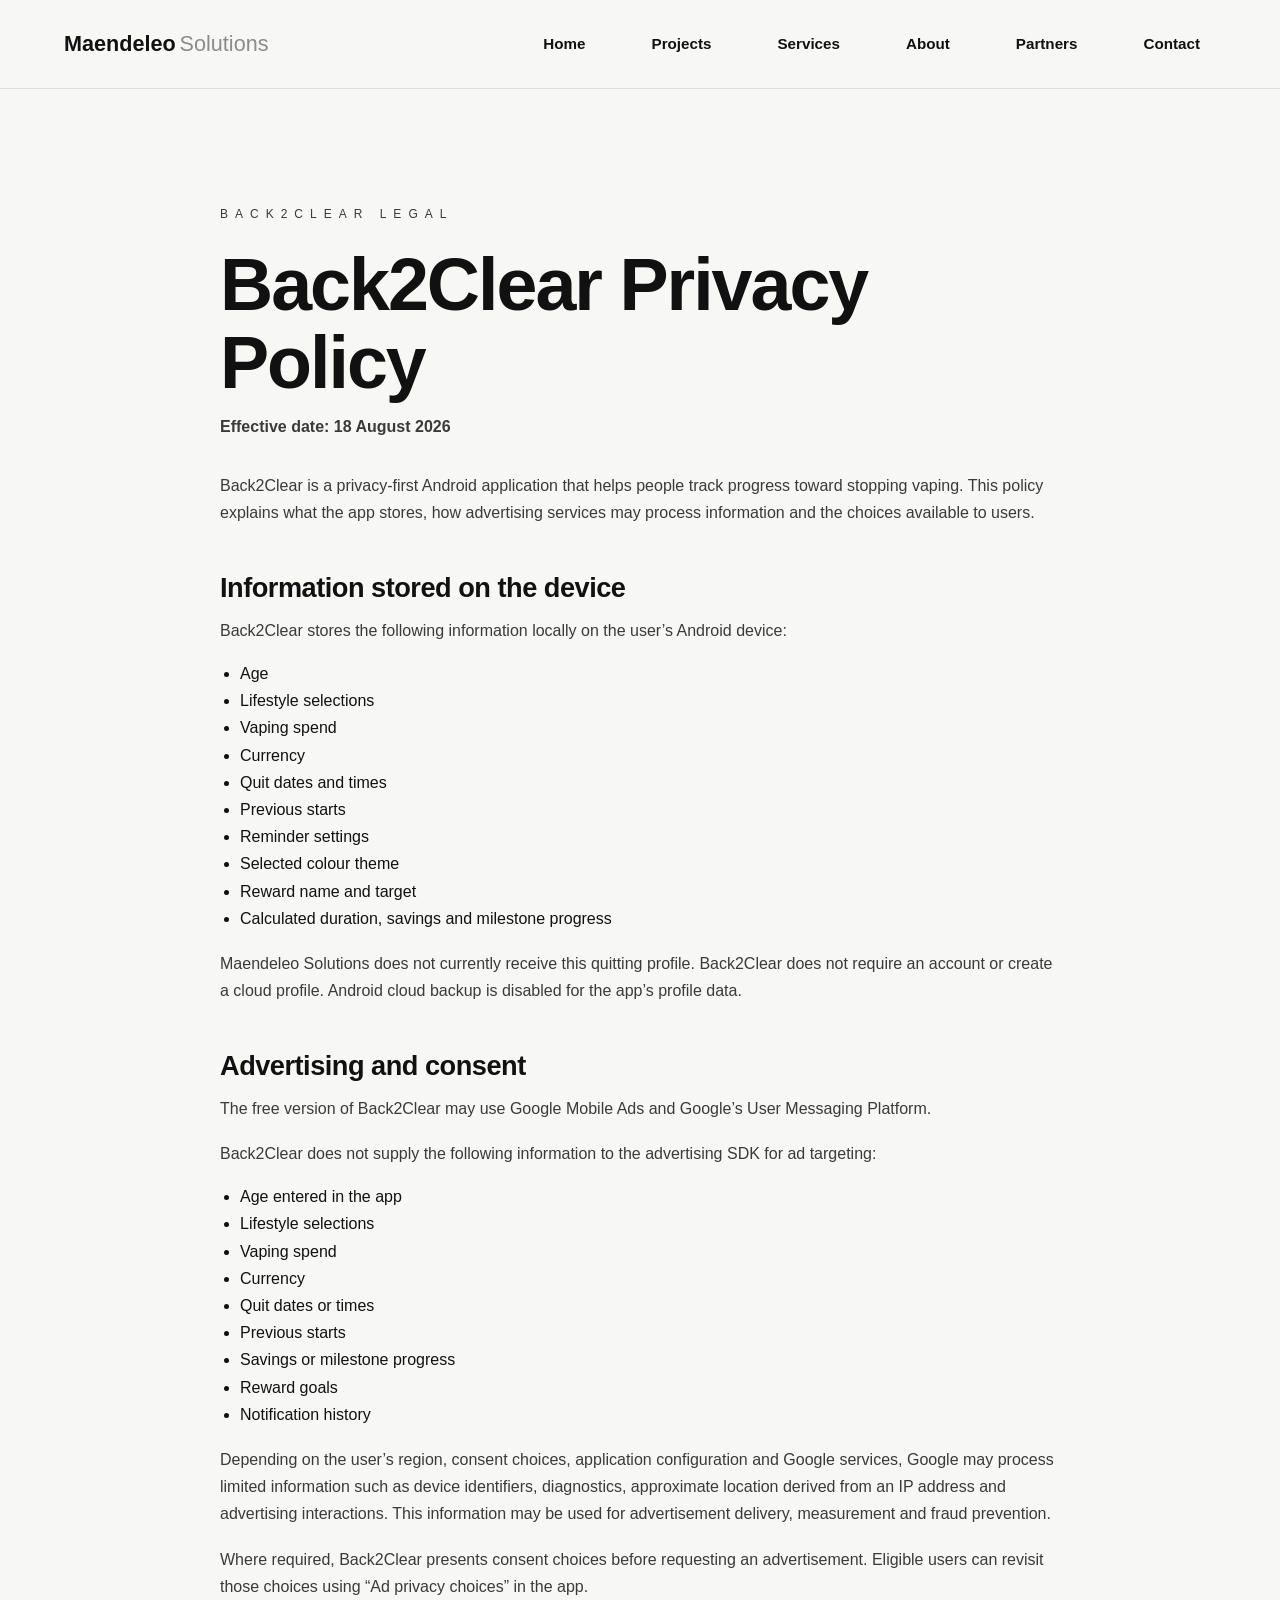
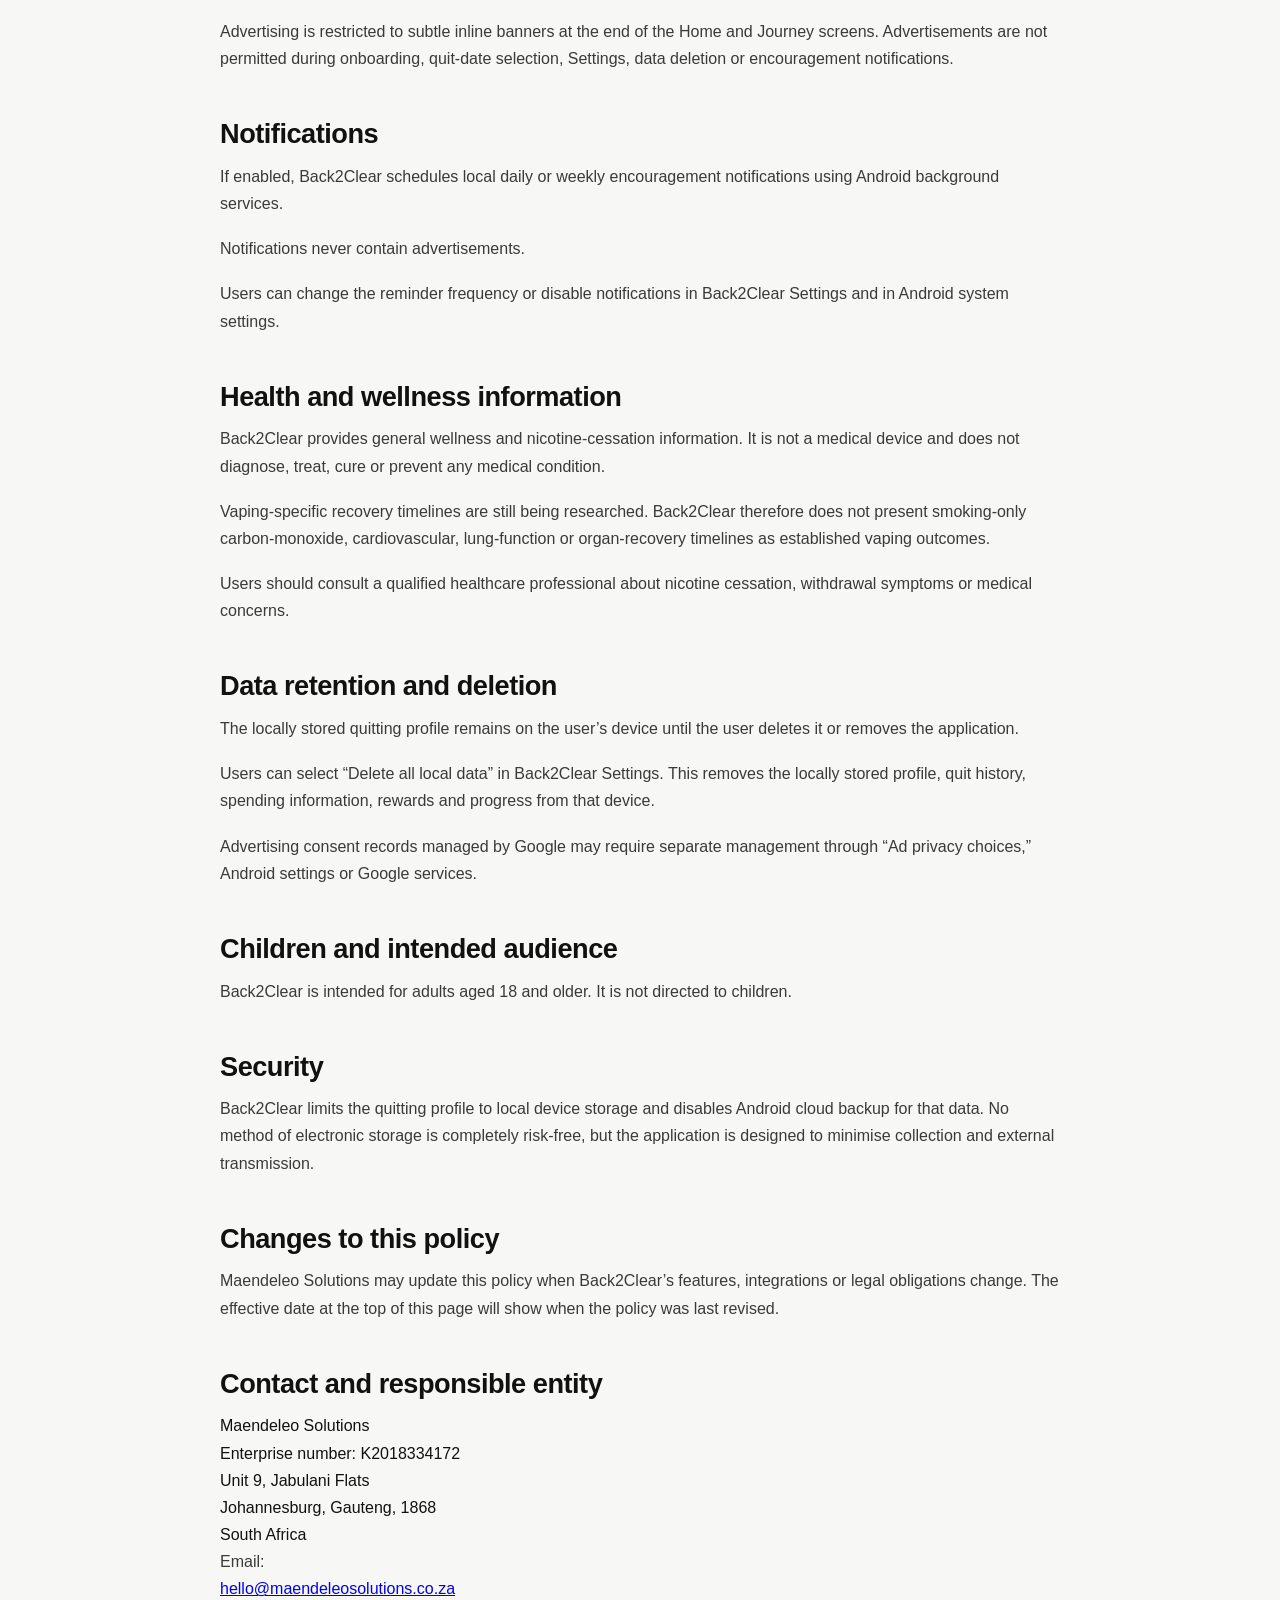
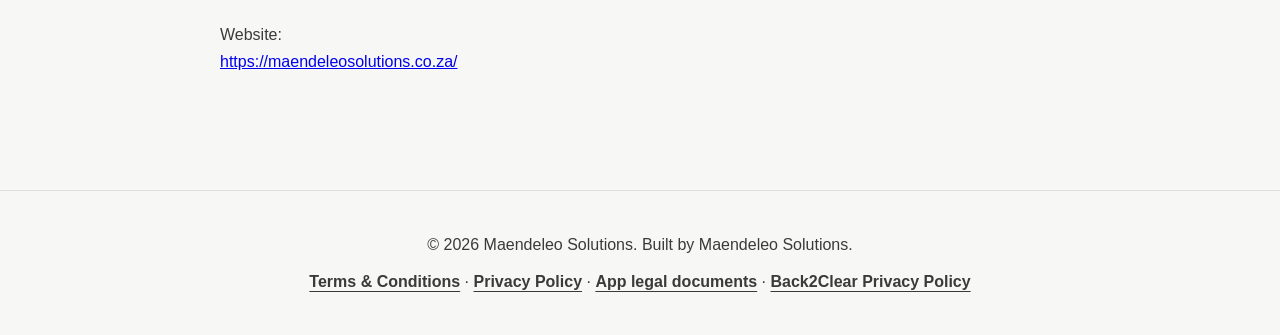
==== commit a3c7f4e7: "Link legal drafts from back2clear/privacy/index.html" ====
--- a/back2clear/privacy/index.html
+++ b/back2clear/privacy/index.html
@@ -69,7 +69,7 @@
     <p>Website:<br /><a href="https://maendeleosolutions.co.za/">https://maendeleosolutions.co.za/</a></p>
   </main>
 
-  <footer class="footer"><p>© 2026 Maendeleo Solutions. Built by Maendeleo Solutions.</p><div class="footer-legal"><a href="./" aria-current="page">Back2Clear Privacy Policy</a></div></footer>
+  <footer class="footer"><p>© 2026 Maendeleo Solutions. Built by Maendeleo Solutions.</p><div class="footer-legal"><a href="/legal/terms/">Terms &amp; Conditions</a> · <a href="/legal/privacy/">Privacy Policy</a> · <a href="/legal/apps/">App legal documents</a> · <a href="./" aria-current="page">Back2Clear Privacy Policy</a></div></footer>
   <script src="../../script.js"></script>
 </body>
 </html>
--- a/style.css
+++ b/style.css
@@ -1870,6 +1870,459 @@
   font-style: italic;
 }
 
+/* BACK2CLEAR TECHNICAL ARCHITECTURE */
+
+.architecture-shell {
+  --arch-bg: #050a12;
+  --arch-panel: #09111d;
+  --arch-line: #314156;
+  --arch-text: #f4f8fc;
+  --arch-muted: #a9bad0;
+  --arch-blue: #52a9ff;
+  --arch-green: #7bdc43;
+  --arch-purple: #ca82ff;
+  --arch-cyan: #35d5dc;
+  --arch-orange: #ff9b28;
+  overflow: hidden;
+  border-color: #26374c;
+  background:
+    radial-gradient(circle at 50% 0%, rgba(31, 91, 145, 0.18), transparent 42%),
+    var(--arch-bg);
+  color: var(--arch-text);
+  box-shadow: 0 28px 80px rgba(0, 0, 0, 0.28);
+}
+
+.architecture-heading {
+  margin-bottom: 22px;
+  text-align: center;
+}
+
+.architecture-shell .architecture-heading h3 {
+  margin-bottom: 2px;
+  color: var(--arch-text);
+  font-size: clamp(1.75rem, 4vw, 2.8rem);
+  letter-spacing: 0.02em;
+  text-transform: uppercase;
+}
+
+.architecture-heading p,
+.architecture-shell .diagram-caption {
+  color: #70c9f6;
+}
+
+.architecture-principles {
+  display: grid;
+  grid-template-columns: repeat(4, minmax(0, 1fr));
+  margin-bottom: 22px;
+  border: 1px solid var(--arch-line);
+  border-radius: 14px;
+  background: rgba(8, 16, 28, 0.86);
+}
+
+.architecture-principles > div {
+  display: grid;
+  grid-template-columns: auto 1fr;
+  gap: 0 10px;
+  min-width: 0;
+  padding: 16px;
+}
+
+.architecture-principles > div + div {
+  border-left: 1px solid var(--arch-line);
+}
+
+.architecture-icon {
+  grid-row: 1 / 3;
+  display: grid;
+  width: 34px;
+  height: 34px;
+  place-items: center;
+  border: 1px solid currentColor;
+  border-radius: 50%;
+  color: var(--arch-blue);
+  font-size: 1.05rem;
+}
+
+.architecture-principles strong {
+  color: var(--arch-text);
+  font-size: 0.78rem;
+  letter-spacing: 0.04em;
+  text-transform: uppercase;
+}
+
+.architecture-principles small {
+  color: var(--arch-muted);
+  line-height: 1.35;
+}
+
+.architecture-layout {
+  display: grid;
+  grid-template-columns: minmax(0, 1fr) 230px;
+  gap: 20px;
+}
+
+.architecture-system {
+  min-width: 0;
+}
+
+.architecture-shell .architecture-trunk {
+  grid-template-columns: repeat(3, minmax(0, 1fr));
+  gap: 32px;
+}
+
+.architecture-shell .architecture-node {
+  position: relative;
+  min-width: 0;
+  border: 1px solid var(--arch-blue);
+  border-radius: 14px;
+  background: linear-gradient(145deg, rgba(14, 27, 43, 0.98), rgba(5, 12, 22, 0.98));
+  color: var(--arch-text);
+  box-shadow: inset 0 0 22px rgba(82, 169, 255, 0.04);
+}
+
+.architecture-shell .architecture-trunk .architecture-node {
+  display: flex;
+  min-height: 180px;
+  flex-direction: column;
+  align-items: center;
+  justify-content: center;
+  padding: 22px 16px;
+  text-align: center;
+}
+
+.architecture-shell .architecture-trunk .architecture-node:not(:last-child)::after {
+  right: -28px;
+  color: #91bdf2;
+}
+
+.architecture-shell .architecture-node h4 {
+  color: var(--arch-text);
+  font-size: 0.98rem;
+}
+
+.architecture-shell .architecture-node p {
+  color: var(--arch-muted);
+  font-size: 0.82rem;
+  line-height: 1.45;
+}
+
+.node-number {
+  position: absolute;
+  top: 10px;
+  left: 12px;
+  color: var(--arch-blue);
+  font-size: 0.75rem;
+  font-weight: 800;
+}
+
+.node-symbol,
+.branch-symbol {
+  display: grid;
+  place-items: center;
+  color: var(--arch-blue);
+  font-size: 2rem;
+  line-height: 1;
+}
+
+.node-symbol {
+  width: 52px;
+  height: 52px;
+  margin-bottom: 12px;
+  border: 1px solid currentColor;
+  border-radius: 50%;
+}
+
+.node-user {
+  border-color: var(--arch-purple) !important;
+}
+
+.node-user .node-symbol,
+.node-user .node-number {
+  color: var(--arch-purple);
+}
+
+.node-services {
+  border-color: var(--arch-green) !important;
+}
+
+.node-services .node-symbol,
+.node-services .node-number {
+  color: var(--arch-green);
+}
+
+.architecture-connector {
+  display: flex;
+  height: 42px;
+  justify-content: center;
+}
+
+.architecture-connector span {
+  width: 1px;
+  height: 100%;
+  border-left: 1px dashed var(--arch-cyan);
+}
+
+.architecture-shell .architecture-branches {
+  grid-template-columns: repeat(4, minmax(0, 1fr));
+  gap: 12px;
+}
+
+.architecture-shell .architecture-branches .architecture-node {
+  padding: 18px;
+}
+
+.architecture-shell .architecture-branches .architecture-node::before {
+  content: "";
+  position: absolute;
+  top: -22px;
+  left: 50%;
+  height: 20px;
+  border-left: 1px dashed var(--arch-cyan);
+}
+
+.architecture-shell .architecture-node ul {
+  margin-top: 10px;
+  padding-left: 0;
+  color: var(--arch-muted);
+  font-size: 0.78rem;
+  line-height: 1.55;
+  list-style: none;
+}
+
+.architecture-shell .architecture-node li {
+  position: relative;
+  padding-left: 15px;
+}
+
+.architecture-shell .architecture-node li::before {
+  content: "✓";
+  position: absolute;
+  left: 0;
+  color: currentColor;
+}
+
+.architecture-shell .privacy-boundary {
+  border: 1px solid var(--arch-green);
+  background: linear-gradient(145deg, rgba(34, 75, 35, 0.24), rgba(5, 12, 22, 0.98));
+}
+
+.architecture-shell .privacy-boundary .branch-symbol,
+.architecture-shell .privacy-boundary .boundary-label {
+  color: var(--arch-green);
+}
+
+.architecture-shell .branch-work {
+  border-color: var(--arch-purple);
+}
+
+.architecture-shell .branch-work .branch-symbol {
+  color: var(--arch-purple);
+}
+
+.architecture-shell .branch-engine {
+  border-color: var(--arch-cyan);
+}
+
+.architecture-shell .branch-engine .branch-symbol {
+  color: var(--arch-cyan);
+}
+
+.architecture-shell .branch-ads {
+  border-color: var(--arch-orange);
+}
+
+.architecture-shell .branch-ads .branch-symbol,
+.architecture-shell .branch-ads .boundary-label {
+  color: var(--arch-orange);
+}
+
+.architecture-shell .boundary-label {
+  color: var(--arch-blue);
+  font-size: 0.62rem;
+}
+
+.architecture-request {
+  padding: 20px 18px;
+  border: 1px solid var(--arch-line);
+  border-radius: 14px;
+  background: rgba(8, 16, 28, 0.92);
+}
+
+.architecture-request h4 {
+  margin-bottom: 18px;
+  color: #85c5ff;
+  font-size: 0.82rem;
+  letter-spacing: 0.08em;
+  text-align: center;
+  text-transform: uppercase;
+}
+
+.architecture-request ol {
+  display: grid;
+  gap: 0;
+  list-style: none;
+}
+
+.architecture-request li {
+  position: relative;
+  display: grid;
+  grid-template-columns: 30px 1fr;
+  gap: 10px;
+  align-items: center;
+  min-height: 62px;
+  color: var(--arch-muted);
+  font-size: 0.78rem;
+  line-height: 1.35;
+}
+
+.architecture-request li:not(:last-child)::after {
+  content: "↓";
+  position: absolute;
+  bottom: -3px;
+  left: 10px;
+  color: #79aef2;
+}
+
+.architecture-request li span {
+  display: grid;
+  width: 28px;
+  height: 28px;
+  place-items: center;
+  border: 1px solid #79aef2;
+  border-radius: 50%;
+  color: var(--arch-text);
+  font-size: 0.7rem;
+  font-weight: 800;
+}
+
+.architecture-stack {
+  display: flex;
+  align-items: center;
+  gap: 10px;
+  flex-wrap: wrap;
+  margin-top: 20px;
+  padding: 15px 18px;
+  border: 1px solid var(--arch-line);
+  border-radius: 14px;
+  background: rgba(8, 16, 28, 0.86);
+}
+
+.architecture-stack span {
+  margin-right: auto;
+  color: var(--arch-blue);
+  font-size: 0.78rem;
+  font-weight: 800;
+  letter-spacing: 0.08em;
+  text-transform: uppercase;
+}
+
+.architecture-stack strong {
+  padding: 6px 10px;
+  border: 1px solid var(--arch-line);
+  border-radius: 8px;
+  color: var(--arch-text);
+  font-size: 0.7rem;
+}
+
+.architecture-shell .diagram-caption {
+  margin-bottom: 0;
+  text-align: center;
+}
+
+@media (max-width: 1050px) {
+  .architecture-principles {
+    grid-template-columns: repeat(2, minmax(0, 1fr));
+  }
+
+  .architecture-principles > div:nth-child(3) {
+    border-left: 0;
+    border-top: 1px solid var(--arch-line);
+  }
+
+  .architecture-principles > div:nth-child(4) {
+    border-top: 1px solid var(--arch-line);
+  }
+
+  .architecture-layout {
+    grid-template-columns: 1fr;
+  }
+
+  .architecture-request ol {
+    grid-template-columns: repeat(3, minmax(0, 1fr));
+    gap: 12px;
+  }
+
+  .architecture-request li {
+    min-height: 44px;
+  }
+
+  .architecture-request li:not(:last-child)::after {
+    content: "→";
+    top: 13px;
+    right: -8px;
+    bottom: auto;
+    left: auto;
+  }
+}
+
+@media (max-width: 800px) {
+  .architecture-shell .architecture-trunk,
+  .architecture-shell .architecture-branches {
+    grid-template-columns: repeat(2, minmax(0, 1fr));
+  }
+
+  .architecture-shell .architecture-trunk .architecture-node:last-child {
+    grid-column: 1 / -1;
+  }
+
+  .architecture-shell .architecture-trunk .architecture-node:not(:last-child)::after {
+    display: none;
+  }
+
+  .architecture-shell .architecture-branches .architecture-node::before {
+    display: none;
+  }
+}
+
+@media (max-width: 600px) {
+  .architecture-shell {
+    margin-right: -2.5%;
+    margin-left: -2.5%;
+    padding: 20px 14px;
+    border-radius: 16px;
+  }
+
+  .architecture-principles,
+  .architecture-shell .architecture-trunk,
+  .architecture-shell .architecture-branches,
+  .architecture-request ol {
+    grid-template-columns: 1fr;
+  }
+
+  .architecture-principles > div + div,
+  .architecture-principles > div:nth-child(3),
+  .architecture-principles > div:nth-child(4) {
+    border-top: 1px solid var(--arch-line);
+    border-left: 0;
+  }
+
+  .architecture-shell .architecture-trunk .architecture-node:last-child {
+    grid-column: auto;
+  }
+
+  .architecture-request li:not(:last-child)::after {
+    content: "↓";
+    top: auto;
+    right: auto;
+    bottom: -8px;
+    left: 10px;
+  }
+
+  .architecture-stack span {
+    width: 100%;
+  }
+}
+
 .privacy-card {
   padding: 34px;
   border-radius: 22px;
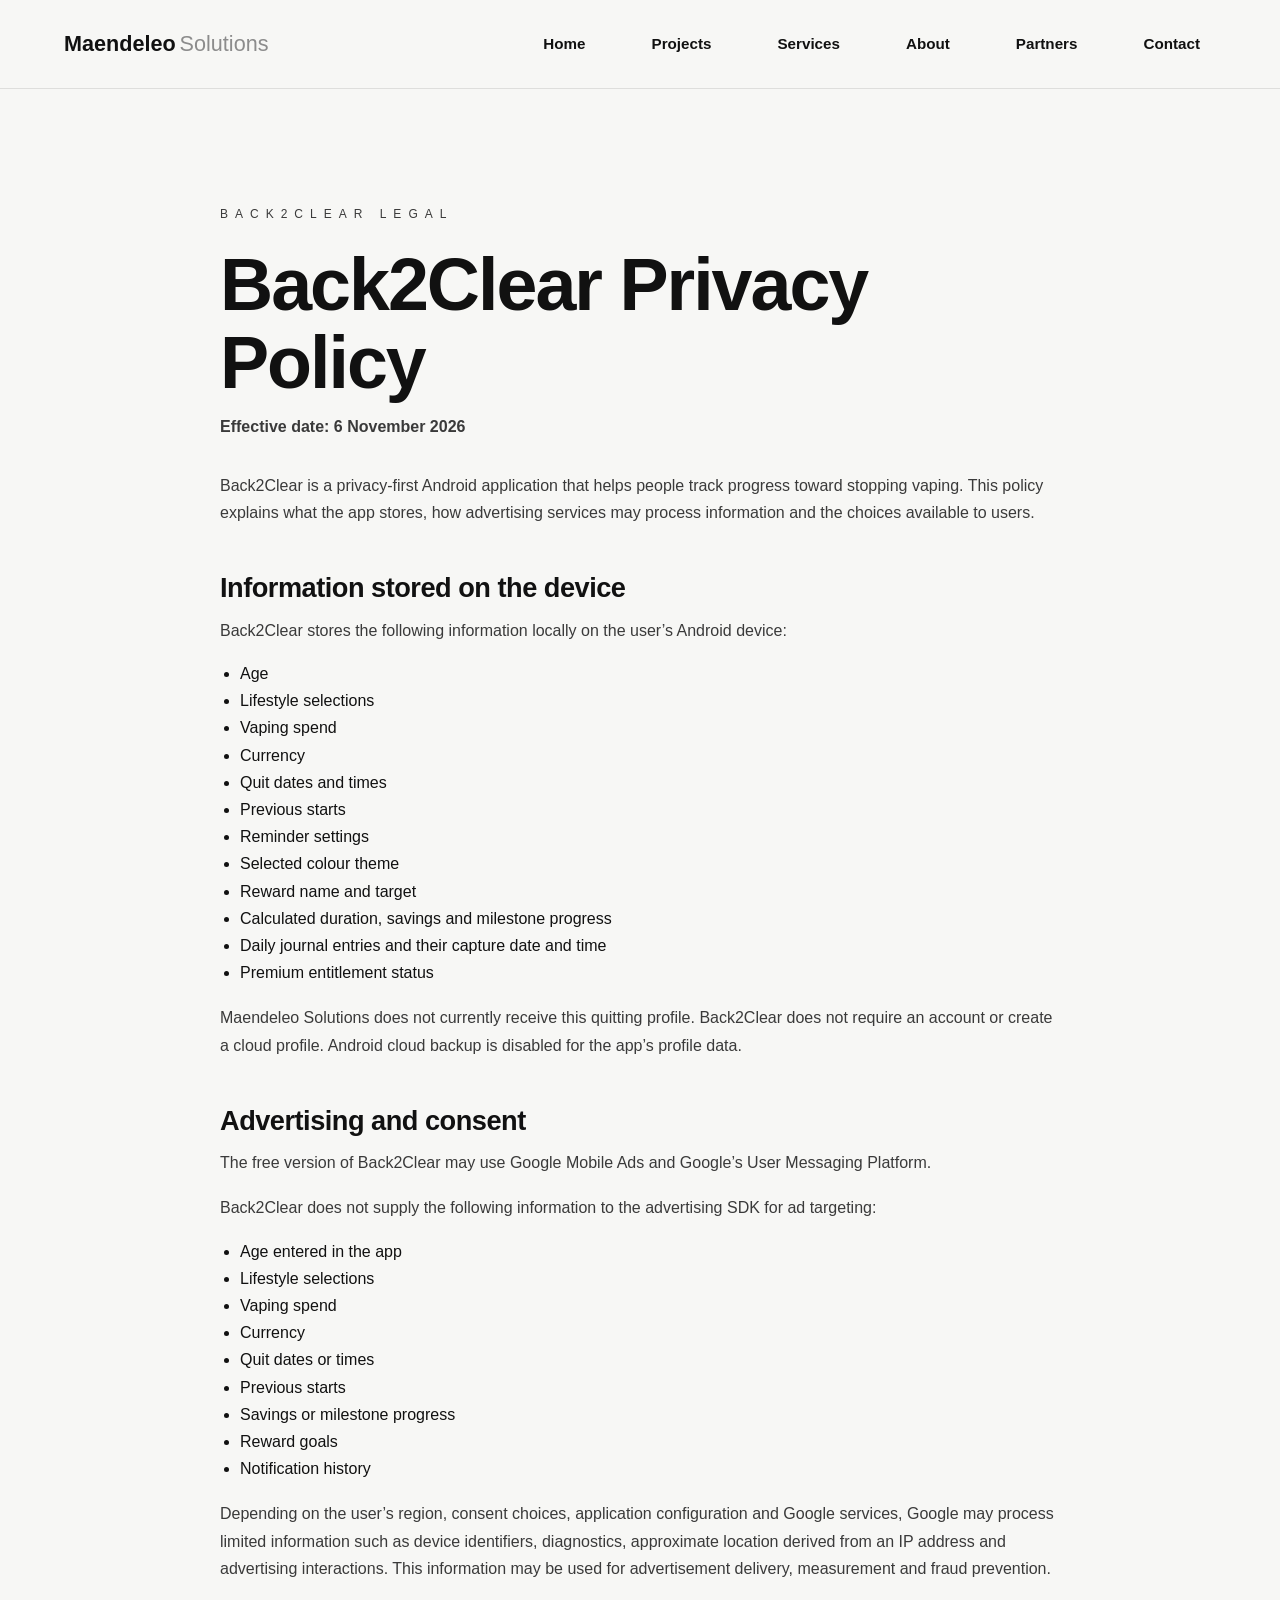
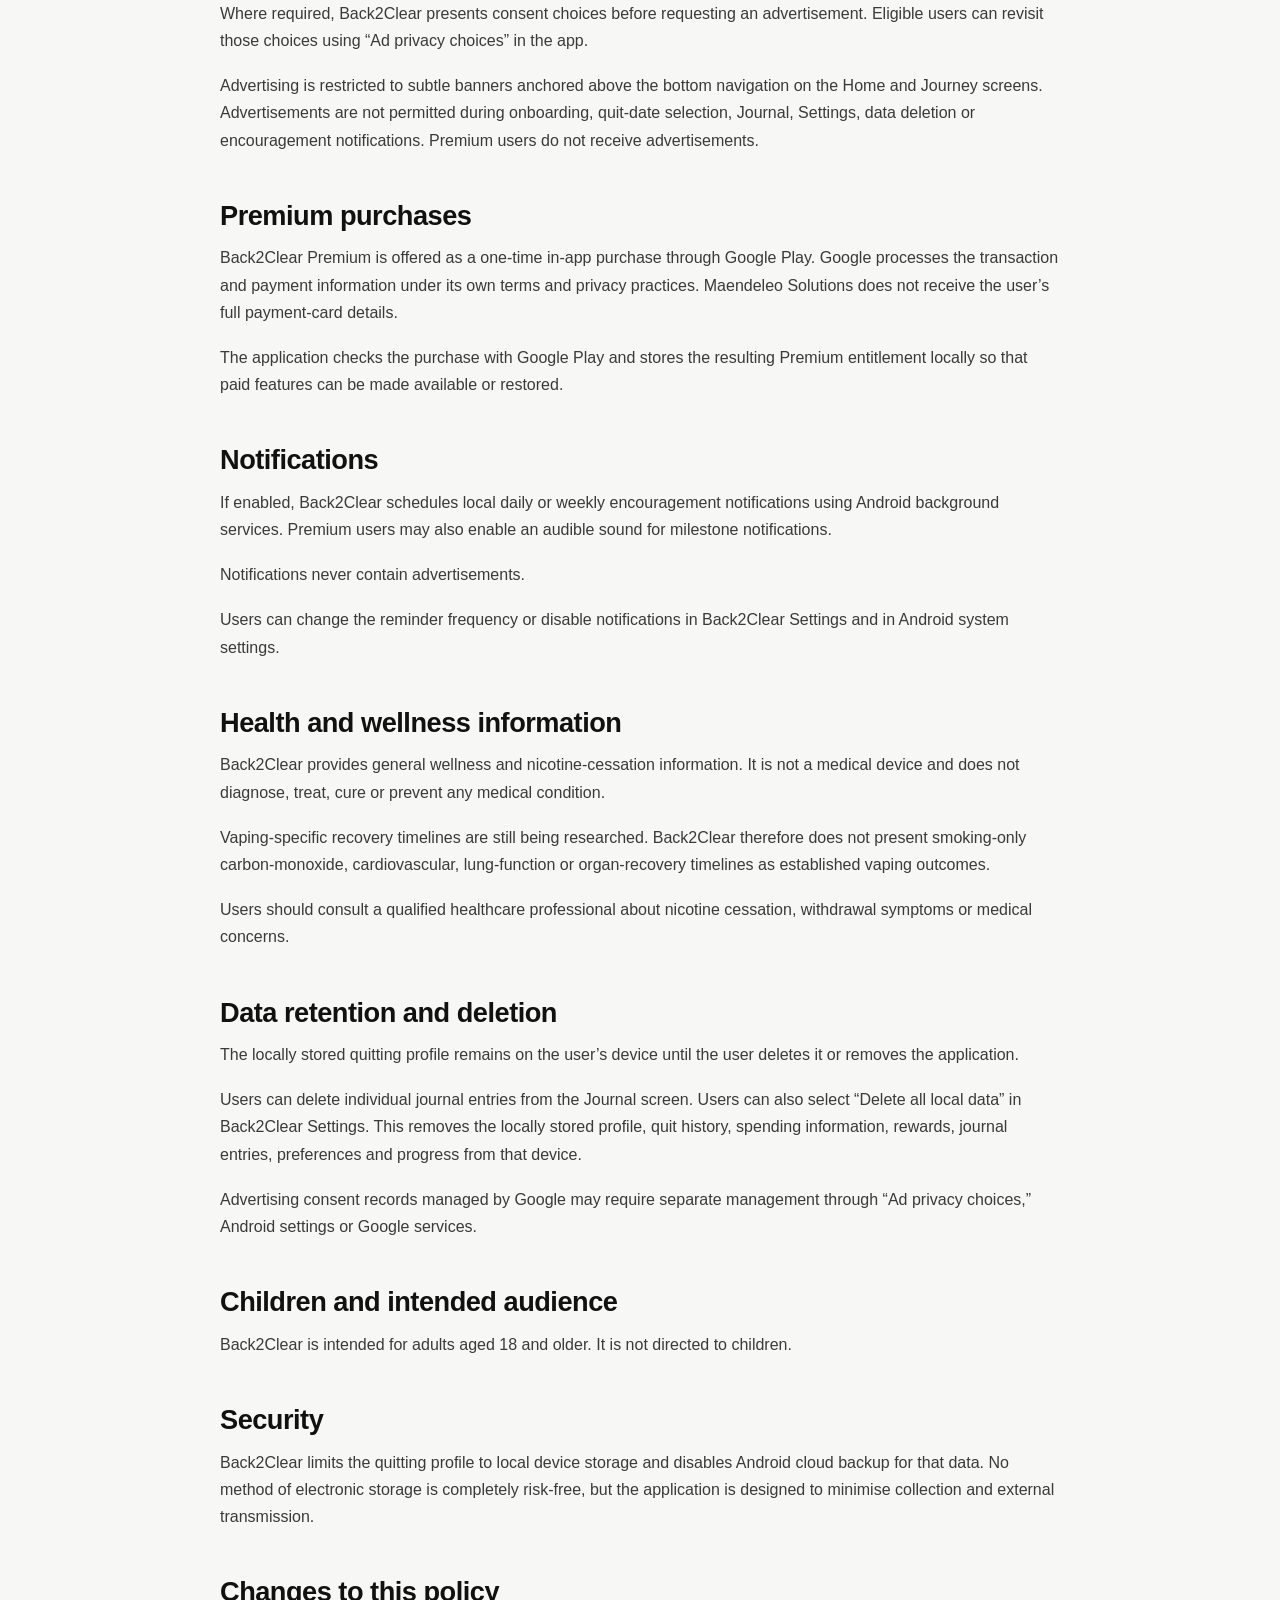
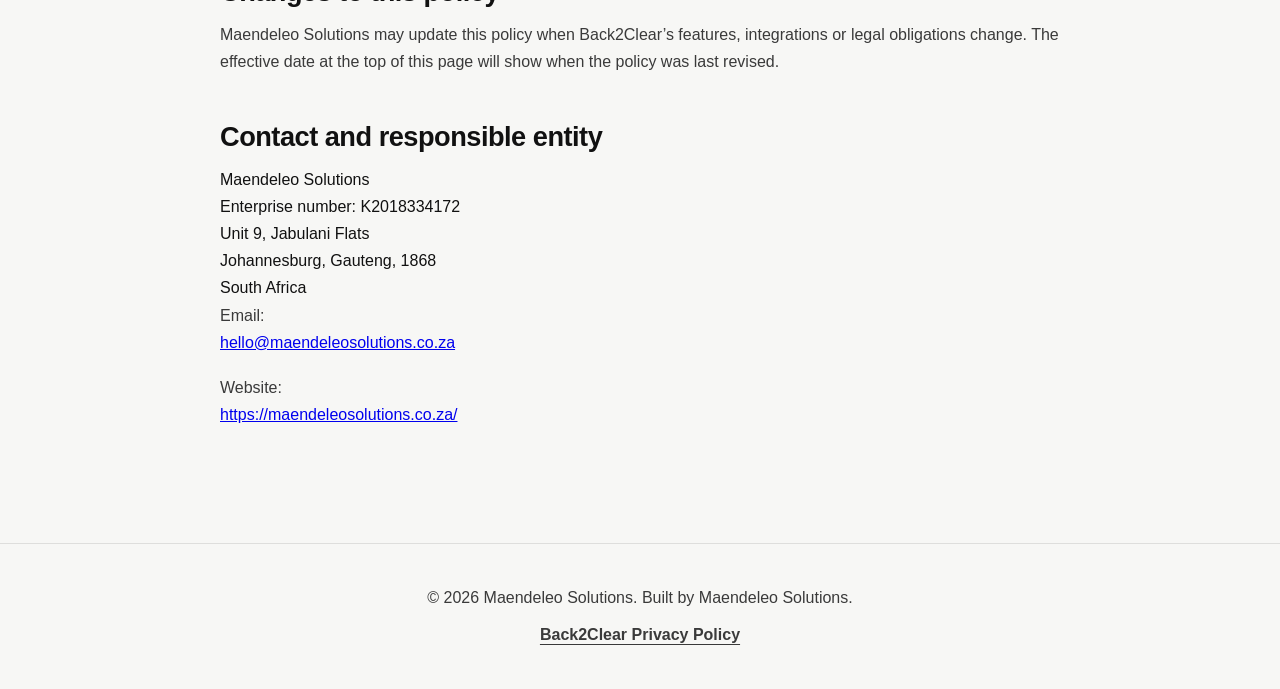
==== commit 4621dd6a: "Update Back2Clear product and privacy pages" ====
--- a/back2clear/privacy/index.html
+++ b/back2clear/privacy/index.html
@@ -23,12 +23,12 @@
   <main class="section policy-content">
     <p class="section-label">Back2Clear Legal</p>
     <h1>Back2Clear Privacy Policy</h1>
-    <p class="policy-meta">Effective date: 18 August 2026</p>
+    <p class="policy-meta">Effective date: 6 November 2026</p>
     <p>Back2Clear is a privacy-first Android application that helps people track progress toward stopping vaping. This policy explains what the app stores, how advertising services may process information and the choices available to users.</p>
 
     <h2>Information stored on the device</h2>
     <p>Back2Clear stores the following information locally on the user’s Android device:</p>
-    <ul><li>Age</li><li>Lifestyle selections</li><li>Vaping spend</li><li>Currency</li><li>Quit dates and times</li><li>Previous starts</li><li>Reminder settings</li><li>Selected colour theme</li><li>Reward name and target</li><li>Calculated duration, savings and milestone progress</li></ul>
+    <ul><li>Age</li><li>Lifestyle selections</li><li>Vaping spend</li><li>Currency</li><li>Quit dates and times</li><li>Previous starts</li><li>Reminder settings</li><li>Selected colour theme</li><li>Reward name and target</li><li>Calculated duration, savings and milestone progress</li><li>Daily journal entries and their capture date and time</li><li>Premium entitlement status</li></ul>
     <p>Maendeleo Solutions does not currently receive this quitting profile. Back2Clear does not require an account or create a cloud profile. Android cloud backup is disabled for the app’s profile data.</p>
 
     <h2>Advertising and consent</h2>
@@ -37,10 +37,14 @@
     <ul><li>Age entered in the app</li><li>Lifestyle selections</li><li>Vaping spend</li><li>Currency</li><li>Quit dates or times</li><li>Previous starts</li><li>Savings or milestone progress</li><li>Reward goals</li><li>Notification history</li></ul>
     <p>Depending on the user’s region, consent choices, application configuration and Google services, Google may process limited information such as device identifiers, diagnostics, approximate location derived from an IP address and advertising interactions. This information may be used for advertisement delivery, measurement and fraud prevention.</p>
     <p>Where required, Back2Clear presents consent choices before requesting an advertisement. Eligible users can revisit those choices using “Ad privacy choices” in the app.</p>
-    <p>Advertising is restricted to subtle inline banners at the end of the Home and Journey screens. Advertisements are not permitted during onboarding, quit-date selection, Settings, data deletion or encouragement notifications.</p>
+    <p>Advertising is restricted to subtle banners anchored above the bottom navigation on the Home and Journey screens. Advertisements are not permitted during onboarding, quit-date selection, Journal, Settings, data deletion or encouragement notifications. Premium users do not receive advertisements.</p>
+
+    <h2>Premium purchases</h2>
+    <p>Back2Clear Premium is offered as a one-time in-app purchase through Google Play. Google processes the transaction and payment information under its own terms and privacy practices. Maendeleo Solutions does not receive the user’s full payment-card details.</p>
+    <p>The application checks the purchase with Google Play and stores the resulting Premium entitlement locally so that paid features can be made available or restored.</p>
 
     <h2>Notifications</h2>
-    <p>If enabled, Back2Clear schedules local daily or weekly encouragement notifications using Android background services.</p>
+    <p>If enabled, Back2Clear schedules local daily or weekly encouragement notifications using Android background services. Premium users may also enable an audible sound for milestone notifications.</p>
     <p>Notifications never contain advertisements.</p>
     <p>Users can change the reminder frequency or disable notifications in Back2Clear Settings and in Android system settings.</p>
 
@@ -51,7 +55,7 @@
 
     <h2>Data retention and deletion</h2>
     <p>The locally stored quitting profile remains on the user’s device until the user deletes it or removes the application.</p>
-    <p>Users can select “Delete all local data” in Back2Clear Settings. This removes the locally stored profile, quit history, spending information, rewards and progress from that device.</p>
+    <p>Users can delete individual journal entries from the Journal screen. Users can also select “Delete all local data” in Back2Clear Settings. This removes the locally stored profile, quit history, spending information, rewards, journal entries, preferences and progress from that device.</p>
     <p>Advertising consent records managed by Google may require separate management through “Ad privacy choices,” Android settings or Google services.</p>
 
     <h2>Children and intended audience</h2>
@@ -69,7 +73,7 @@
     <p>Website:<br /><a href="https://maendeleosolutions.co.za/">https://maendeleosolutions.co.za/</a></p>
   </main>
 
-  <footer class="footer"><p>© 2026 Maendeleo Solutions. Built by Maendeleo Solutions.</p><div class="footer-legal"><a href="/legal/terms/">Terms &amp; Conditions</a> · <a href="/legal/privacy/">Privacy Policy</a> · <a href="/legal/apps/">App legal documents</a> · <a href="./" aria-current="page">Back2Clear Privacy Policy</a></div></footer>
+  <footer class="footer"><p>© 2026 Maendeleo Solutions. Built by Maendeleo Solutions.</p><div class="footer-legal"><a href="./" aria-current="page">Back2Clear Privacy Policy</a></div></footer>
   <script src="../../script.js"></script>
 </body>
 </html>
--- a/style.css
+++ b/style.css
@@ -2340,6 +2340,36 @@
   color: var(--white);
 }
 
+.app-screenshot-grid {
+  display: grid;
+  grid-template-columns: repeat(3, minmax(0, 1fr));
+  gap: 28px;
+  margin-top: 36px;
+}
+
+.app-screenshot-grid figure {
+  margin: 0;
+  padding: 14px 14px 20px;
+  border: 1px solid var(--border);
+  border-radius: 24px;
+  background: var(--white);
+  box-shadow: 0 18px 45px rgba(0, 0, 0, 0.08);
+}
+
+.app-screenshot-grid img {
+  display: block;
+  width: 100%;
+  height: auto;
+  border-radius: 16px;
+}
+
+.app-screenshot-grid figcaption {
+  padding: 16px 4px 0;
+  color: var(--black);
+  font-weight: 700;
+  text-align: center;
+}
+
 .policy-content {
   width: min(840px, 90%);
 }
@@ -2392,6 +2422,10 @@
     grid-template-columns: 1fr;
   }
 
+  .app-screenshot-grid {
+    grid-template-columns: repeat(2, minmax(0, 1fr));
+  }
+
   .architecture-trunk .architecture-node:not(:last-child)::after {
     content: "↓";
     top: auto;
@@ -2426,6 +2460,11 @@
 
   .project-detail-hero .hero-actions {
     justify-content: center;
+  }
+
+  .app-screenshot-grid {
+    grid-template-columns: 1fr;
+    gap: 20px;
   }
 }
 
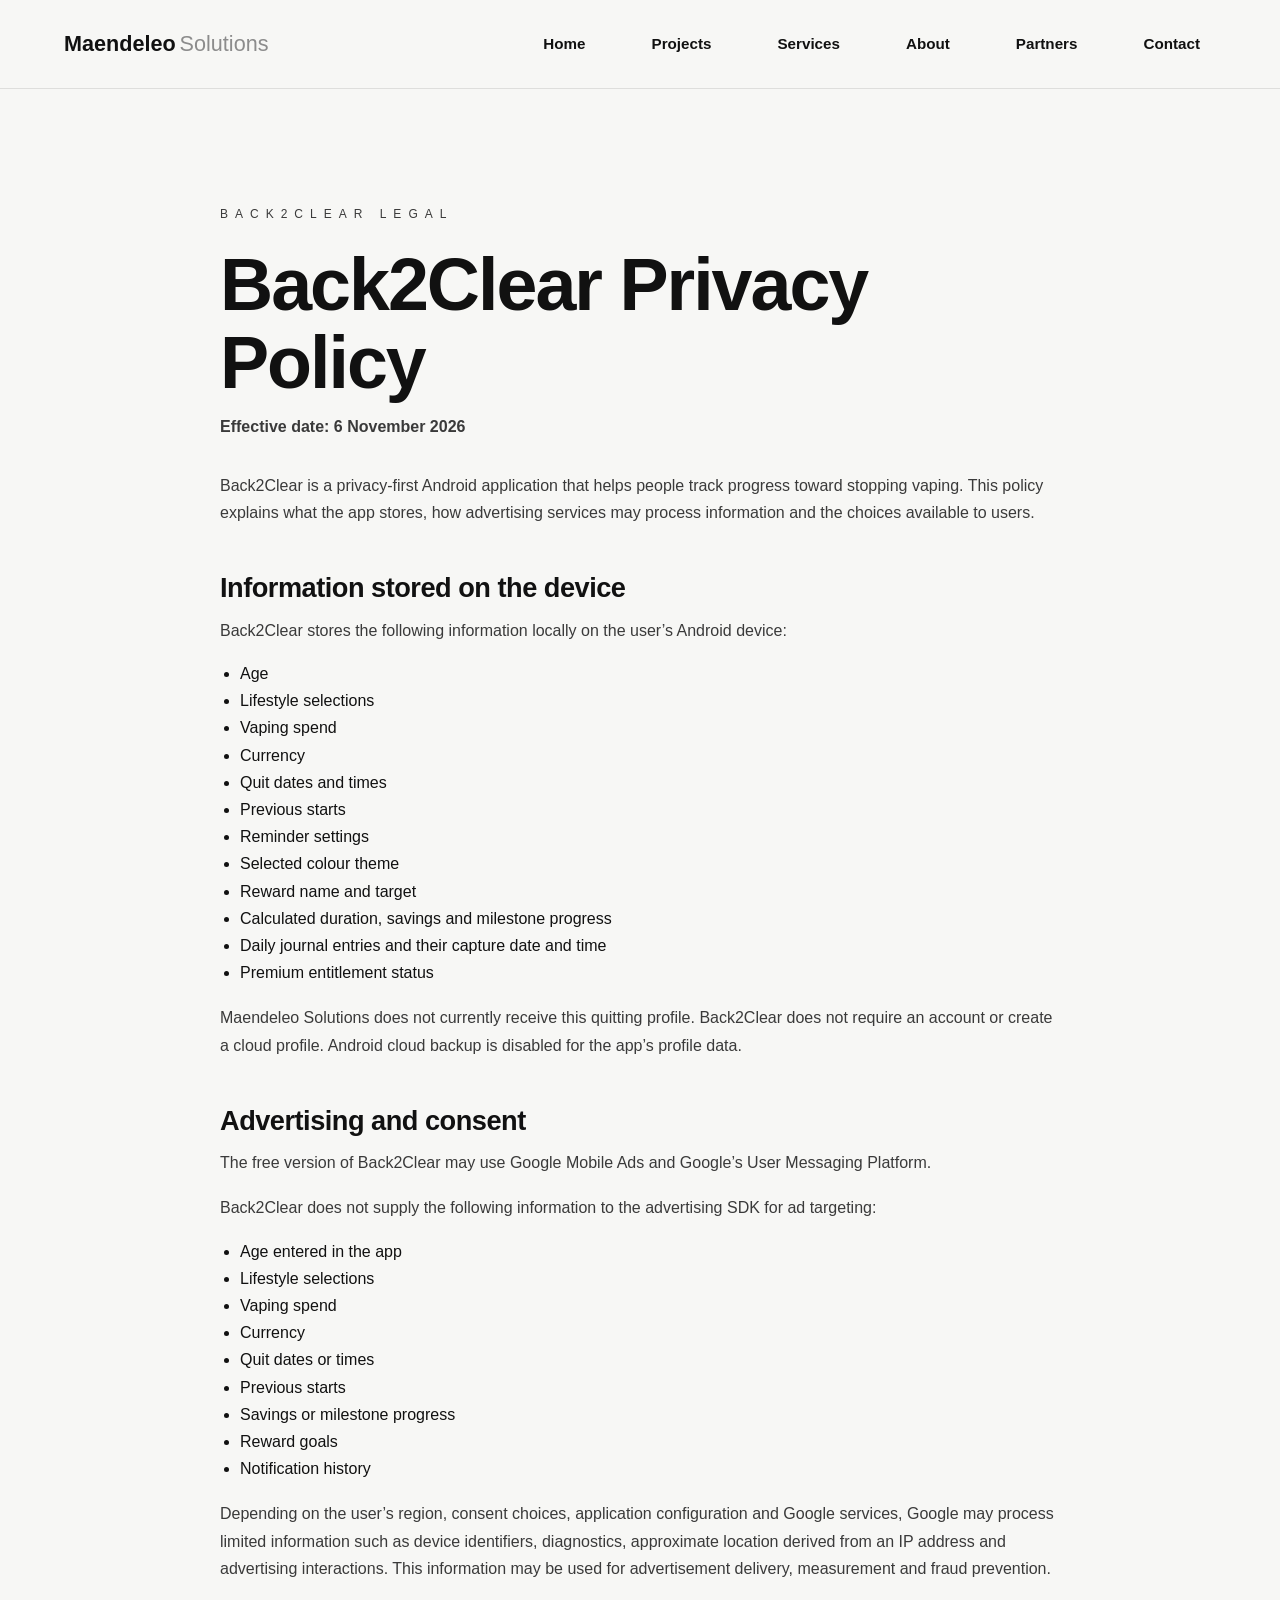
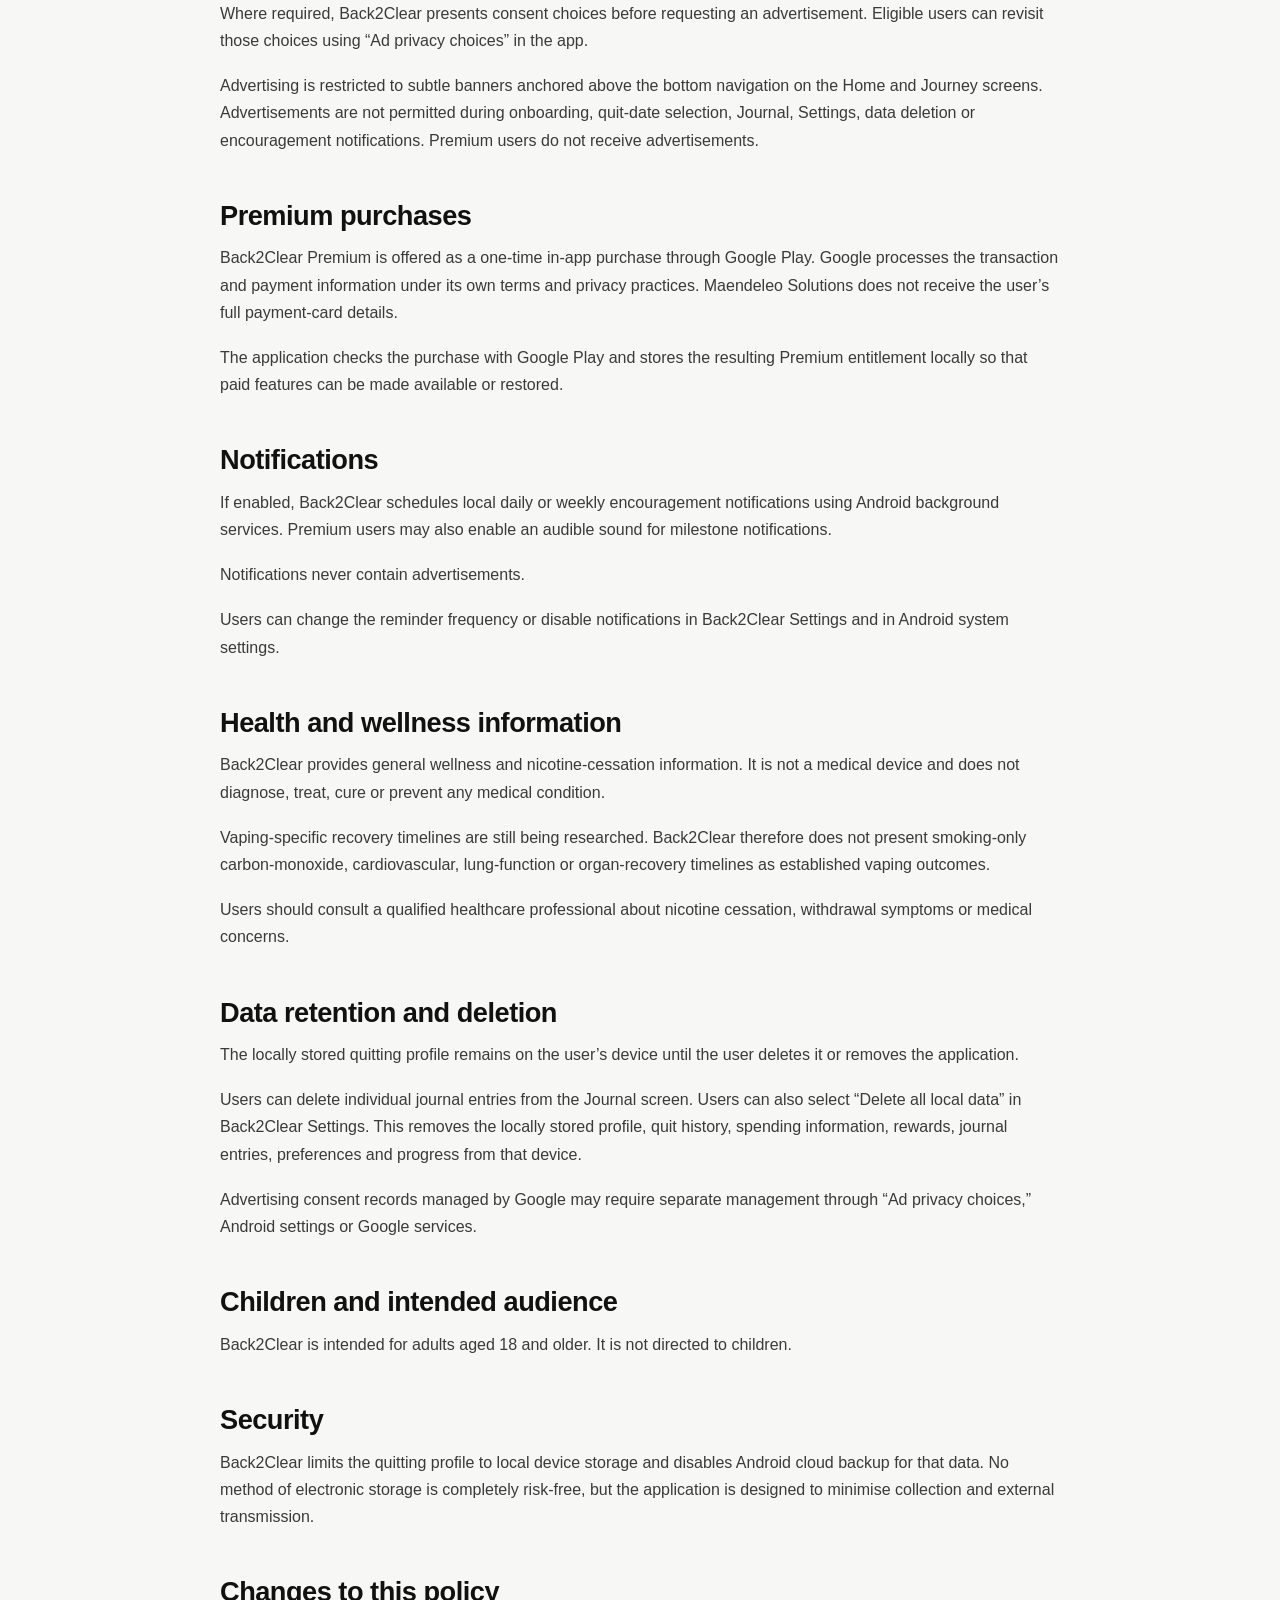
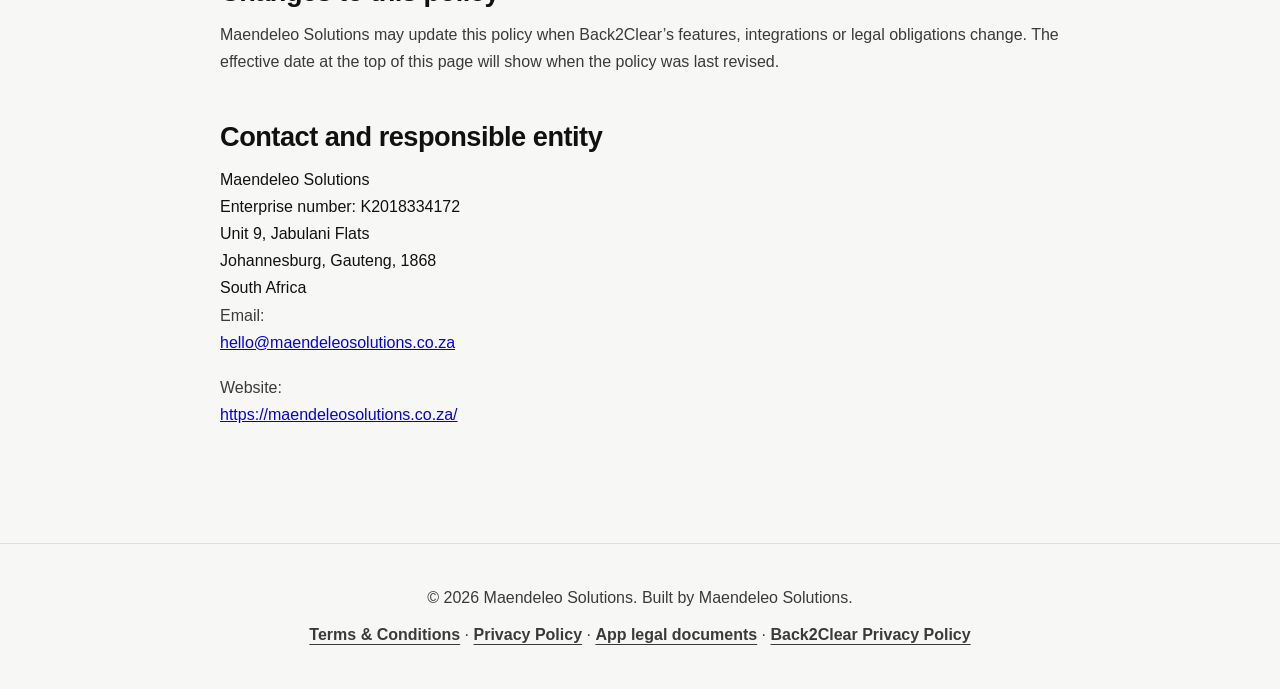
==== commit fb5abb45: "Merge 39017a2e7b8eea3174ef3ccbe24be9a4efb06708 into 4621dd6a1ea908b225cabf45ac38140729871599" ====
--- a/back2clear/privacy/index.html
+++ b/back2clear/privacy/index.html
@@ -73,7 +73,7 @@
     <p>Website:<br /><a href="https://maendeleosolutions.co.za/">https://maendeleosolutions.co.za/</a></p>
   </main>
 
-  <footer class="footer"><p>© 2026 Maendeleo Solutions. Built by Maendeleo Solutions.</p><div class="footer-legal"><a href="./" aria-current="page">Back2Clear Privacy Policy</a></div></footer>
+  <footer class="footer"><p>© 2026 Maendeleo Solutions. Built by Maendeleo Solutions.</p><div class="footer-legal"><a href="/legal/terms/">Terms &amp; Conditions</a> · <a href="/legal/privacy/">Privacy Policy</a> · <a href="/legal/apps/">App legal documents</a> · <a href="./" aria-current="page">Back2Clear Privacy Policy</a></div></footer>
   <script src="../../script.js"></script>
 </body>
 </html>
